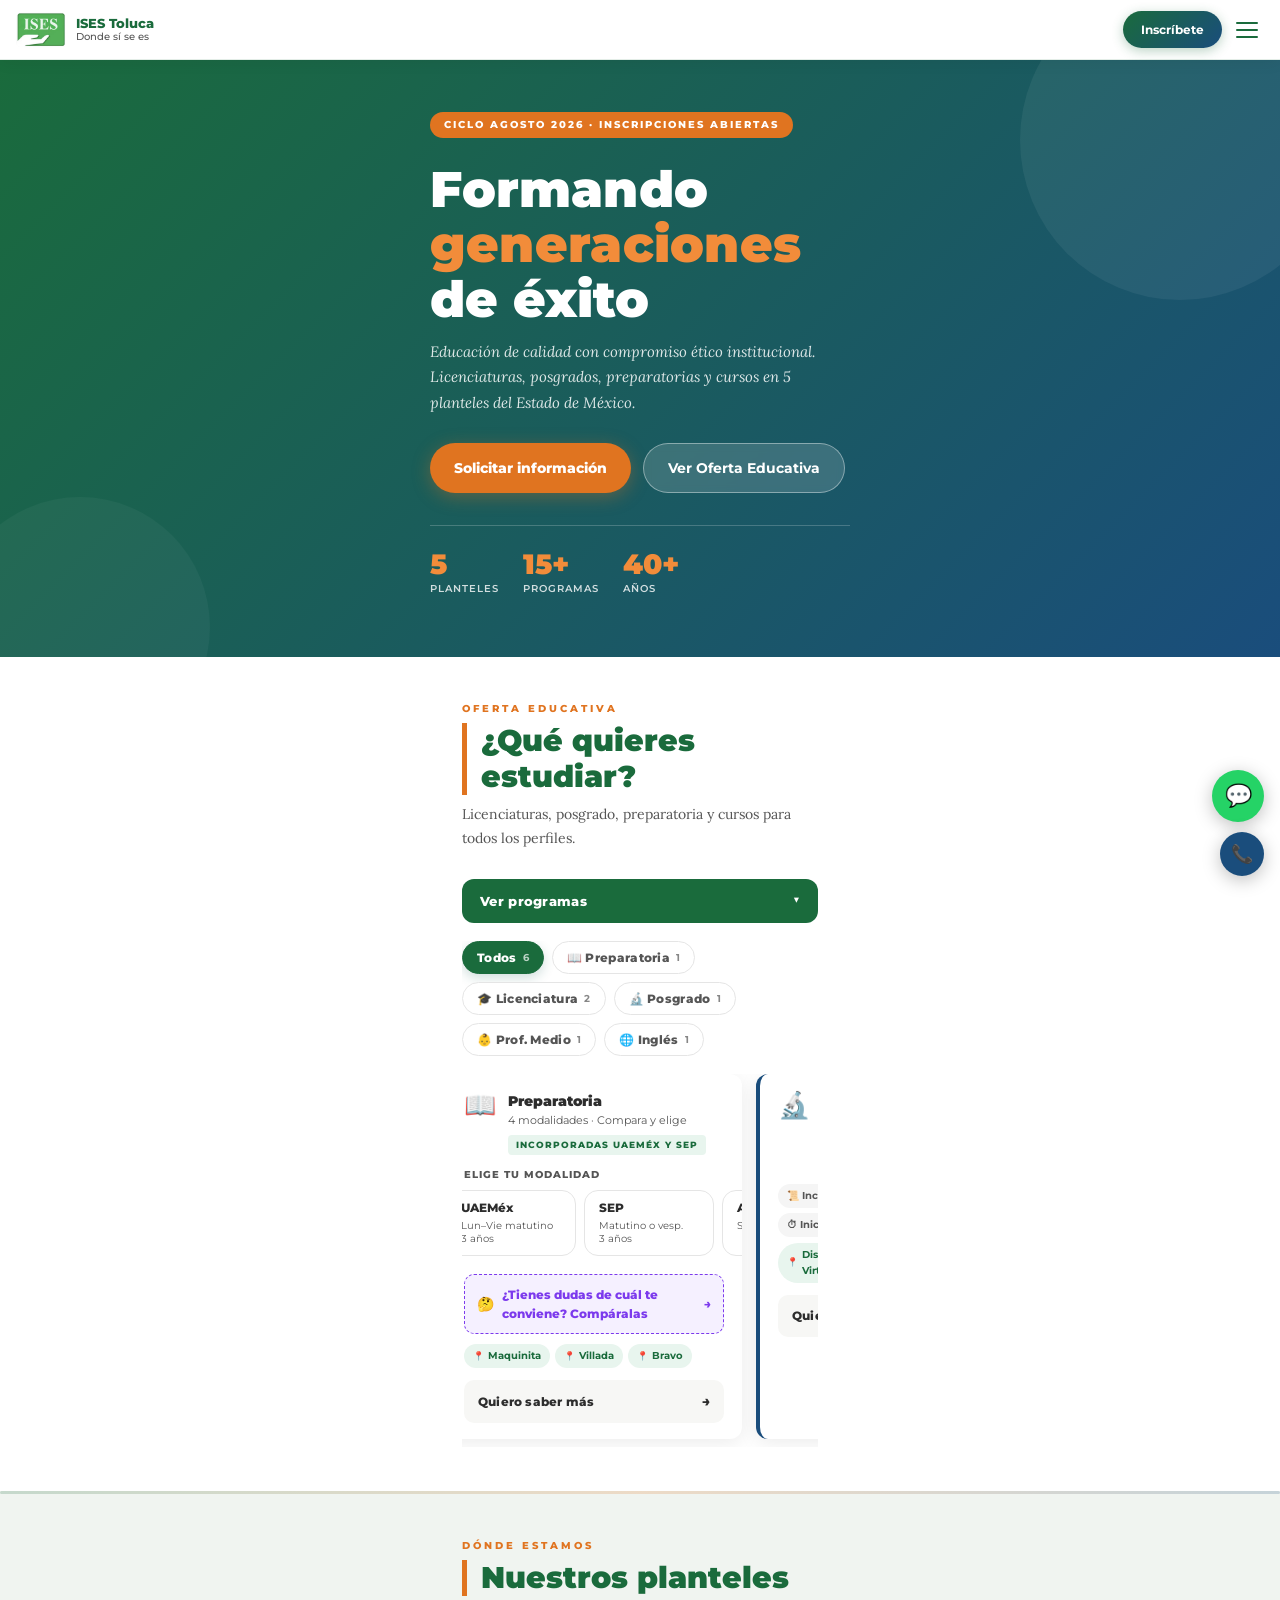
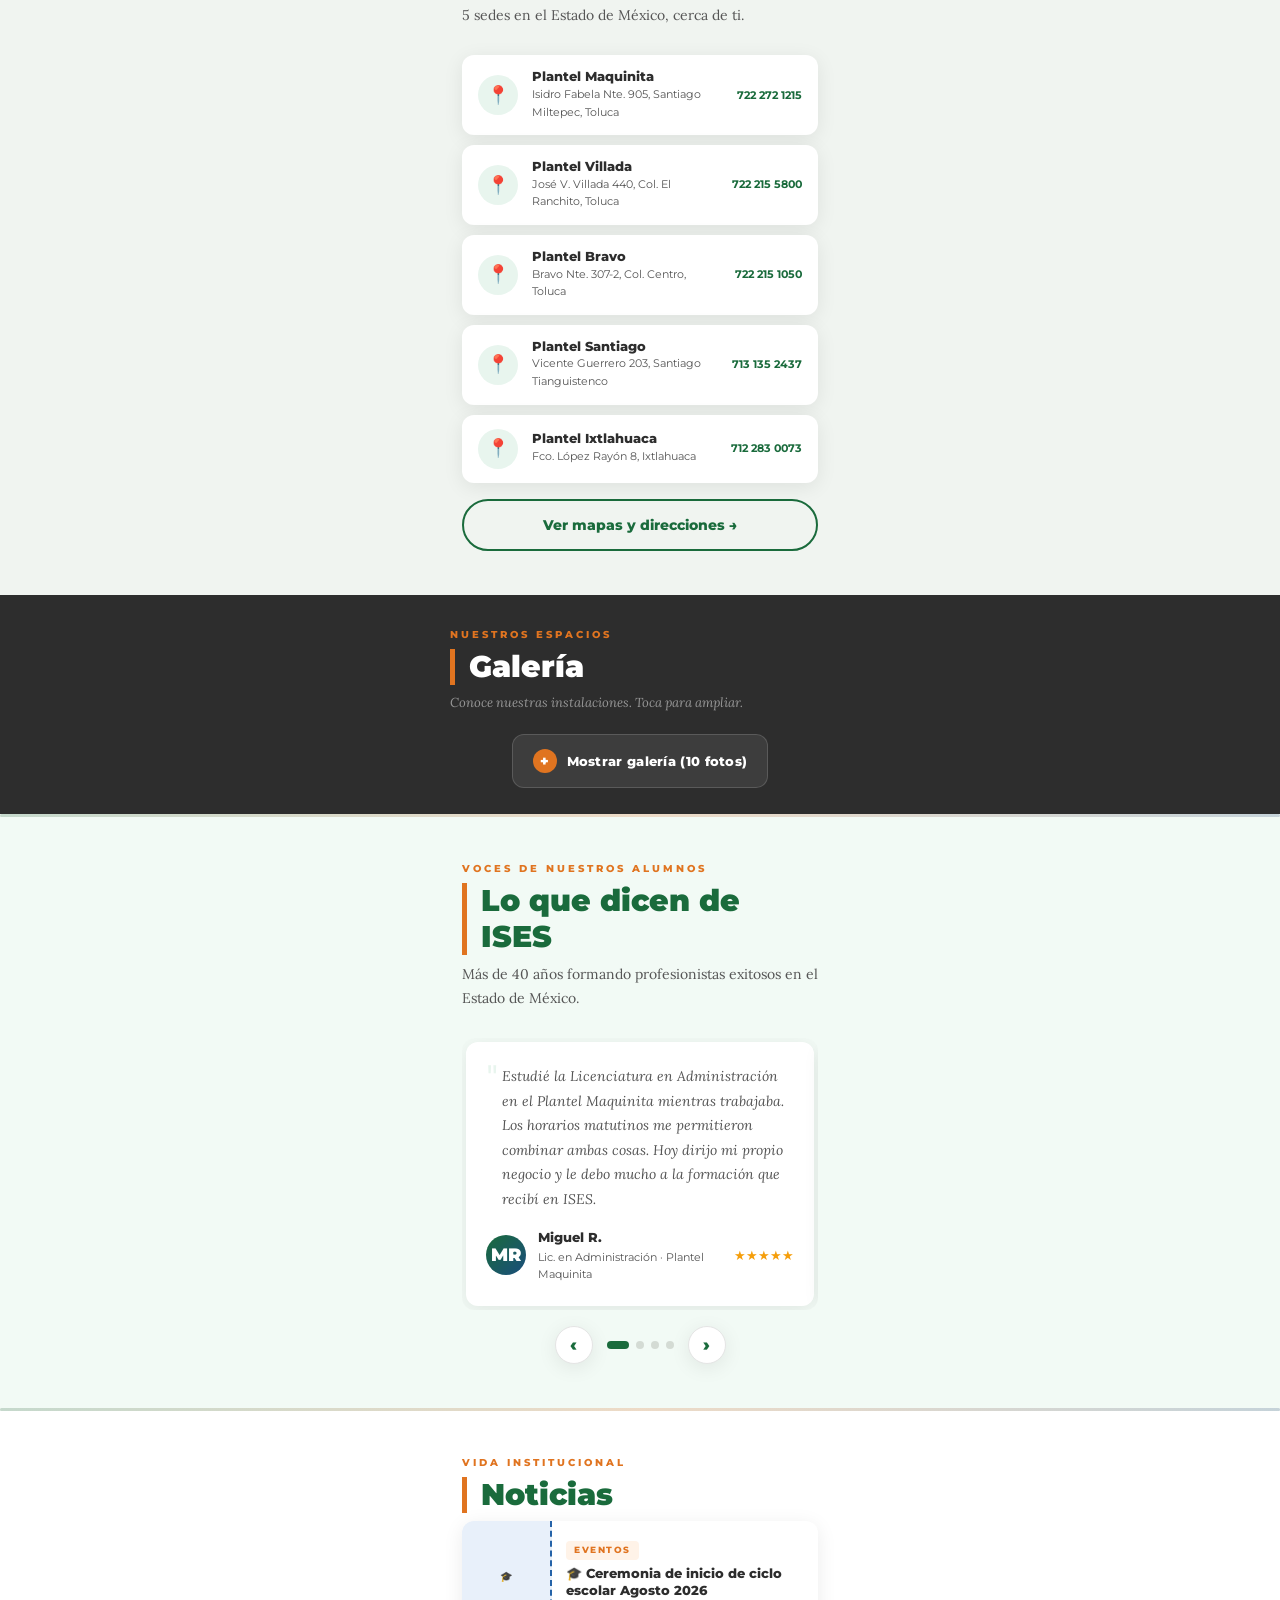
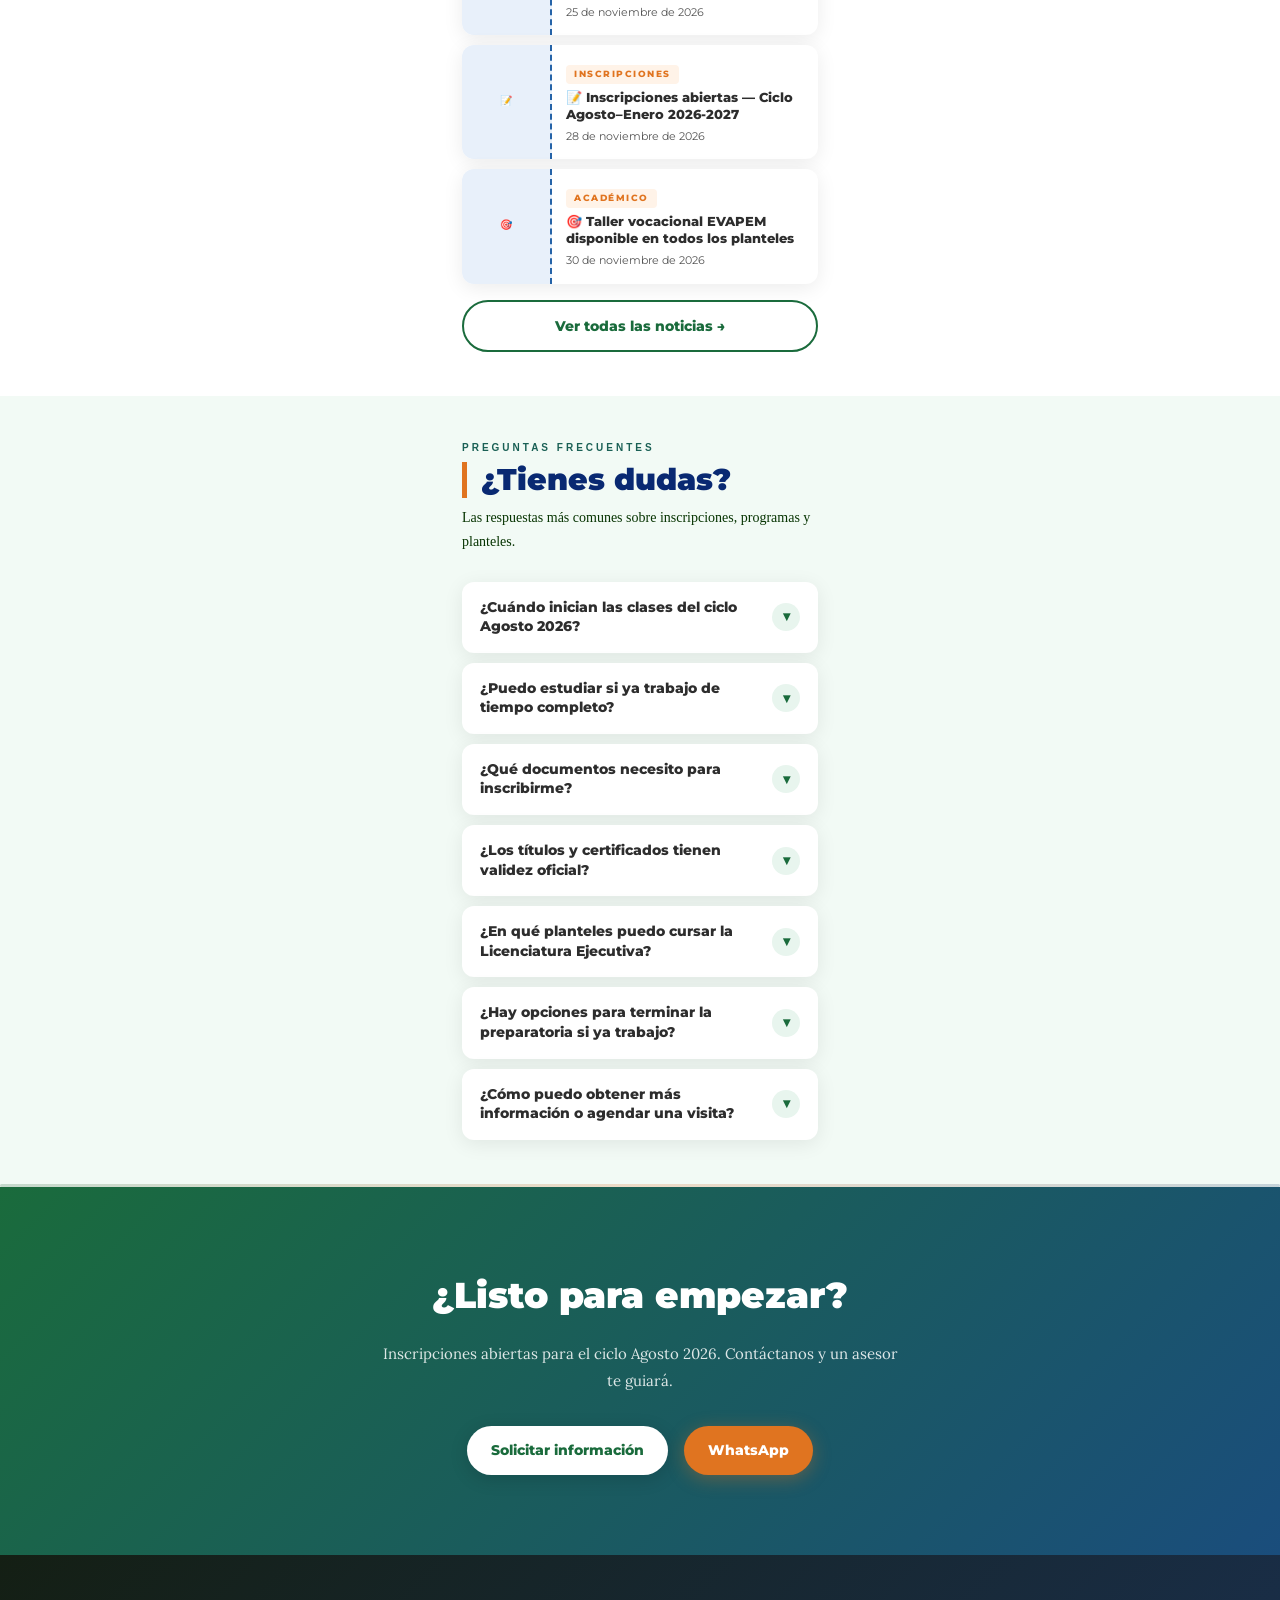
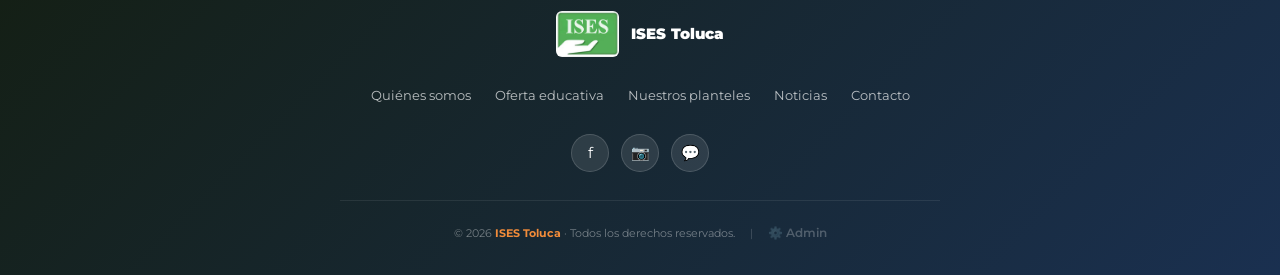
==== index.html @ ffe3079d "Add files via upload" ====
<!DOCTYPE html>
<html lang="es">
<head>
<meta charset="UTF-8">
<meta name="viewport" content="width=device-width, initial-scale=1.0">
<title>ISES Toluca</title>
<meta name="description" content="ISES Toluca ofrece licenciaturas, posgrados, preparatorias y cursos en 5 planteles del Estado de México. Inscripciones abiertas ciclo Agosto 2026.">
<link rel="stylesheet" href="shared.css">
<style>
.hero { background: var(--grad); color: #fff; padding: 52px 20px 60px; position: relative; overflow: hidden; min-height: 440px; display: flex; align-items: center; }
.hero::before { content:''; position:absolute; top:-80px; right:-60px; width:320px; height:320px; border-radius:50%; background:rgba(255,255,255,0.06); }
.hero::after { content:''; position:absolute; bottom:-100px; left:-50px; width:260px; height:260px; border-radius:50%; background:rgba(255,255,255,0.04); }
.hero-inner { position:relative; z-index:1; max-width:420px; margin:0 auto; width:100%; }
.hero-badge { display:inline-block; background:var(--naranja); color:#fff; font-size:10px; font-weight:800; letter-spacing:2px; text-transform:uppercase; padding:5px 14px; border-radius:20px; margin-bottom:16px; }
.hero h1 { font-size:clamp(28px,8vw,50px); font-weight:900; line-height:1.1; margin-bottom:12px; }
.hero h1 span { color:var(--naranja-med); }
.hero p { font-family:'Lora',serif; font-style:italic; font-size:15px; color:rgba(255,255,255,0.85); margin-bottom:28px; line-height:1.7; }
.hero-btns { display:flex; flex-wrap:wrap; gap:12px; margin-bottom:32px; }
.btn-secondary { background:rgba(255,255,255,0.15); color:#fff; border:1.5px solid rgba(255,255,255,0.4); border-radius:999px; padding:13px 24px; font-size:14px; font-weight:700; backdrop-filter:blur(4px); transition:.2s; }
.btn-secondary:hover { background:rgba(255,255,255,0.25); }
.hero-stats { display:flex; gap:24px; padding-top:24px; border-top:1px solid rgba(255,255,255,0.2); }
.hero-stat-num { font-size:28px; font-weight:900; color:var(--naranja-med); line-height:1; }
.hero-stat-lbl { font-size:10px; font-weight:600; opacity:.8; text-transform:uppercase; letter-spacing:1px; margin-top:3px; }

/* PROGRAMAS PREVIEW — TARJETAS COMPLETAS */
.section-full#programas {
  position: relative;
  background-image: url('fotos/hero-students.jpg');
  background-size: cover;
  background-position: center;
  background-attachment: fixed;
}
.section-full#programas::before {
  content: '';
  position: absolute;
  inset: 0;
  background: #fff;
  opacity: 0.92;
  z-index: 0;
}
.section-full#programas .section {
  position: relative;
  z-index: 1;
}
.programas-toggle {
  display:flex; align-items:center; justify-content:space-between; gap:12px;
  width:100%; max-width:420px; margin:0 auto 18px;
  padding:14px 18px; background:var(--verde); border:none; border-radius:var(--radio);
  color:#fff; font-size:13px; font-weight:800; letter-spacing:.3px;
  font-family:'Montserrat',sans-serif; cursor:pointer; transition:.2s;
  -webkit-tap-highlight-color:transparent;
}
.programas-toggle:hover { background:var(--verde-med); }
.programas-toggle-icon {
  display:inline-flex; align-items:center; justify-content:center;
  font-size:12px; font-weight:900; transition:transform .3s ease;
}
.programas-toggle[aria-expanded="true"] .programas-toggle-icon { transform:rotate(180deg); }

.programas-collapsible {
  max-height:0; overflow:hidden;
  transition:max-height .4s cubic-bezier(.4,0,.2,1), opacity .4s ease;
  opacity:0;
}
.programas-collapsible.open {
  max-height:2000px;
  opacity:1;
}

.prog-carousel-wrap {
  overflow-x:auto; scroll-snap-type:x mandatory;
  -webkit-overflow-scrolling:touch; margin:0 -20px; padding:0 20px;
}
.prog-preview-grid { display:flex; flex-direction:row; gap:14px; padding-bottom:8px; }

/* FILTRO POR NIVEL */
.nivel-filter { display:flex; flex-wrap:wrap; gap:8px; margin-bottom:18px; }
.nivel-chip {
  display:inline-flex; align-items:center; gap:6px;
  background:#fff; border:1.5px solid #e5e5e5; color:var(--gris-med);
  font-size:12px; font-weight:800; letter-spacing:.3px;
  padding:8px 14px; border-radius:999px; cursor:pointer;
  transition:.2s; -webkit-tap-highlight-color:transparent;
  font-family:'Montserrat',sans-serif;
}
.nivel-chip:hover { border-color:var(--verde); color:var(--verde); }
.nivel-chip.active { background:var(--verde); border-color:var(--verde); color:#fff; box-shadow:0 4px 12px rgba(26,96,85,.2); }
.nivel-chip-count { font-size:10px; opacity:.7; font-weight:700; }
.prog-preview-card.is-hidden { display:none !important; }

/* SABER MÁS botón */
.prog-saber-mas {
  display:flex; align-items:center; justify-content:space-between; gap:8px;
  margin-top:12px; padding:10px 14px;
  background:#f7f7f5; border-radius:10px;
  font-size:12px; font-weight:800; color:var(--gris-dark);
  letter-spacing:.2px; transition:.2s;
  font-family:'Montserrat',sans-serif;
}
.prog-saber-mas:hover { background:var(--verde); color:#fff; }
.prog-saber-mas .arrow { font-size:14px; transition:transform .2s; }
.prog-saber-mas:hover .arrow { transform:translateX(4px); }
.prog-preview-card.azul .prog-saber-mas:hover { background:var(--azul); }
.prog-preview-card.naranja .prog-saber-mas:hover { background:var(--naranja); }
.prog-preview-card.morado .prog-saber-mas:hover { background:#7c3aed; }

/* GALERÍA COLAPSABLE */
.galeria-toggle {
  display:flex; align-items:center; justify-content:center; gap:10px;
  max-width:420px; margin:0 auto 18px; padding:14px 20px;
  background:rgba(255,255,255,0.08); border:1px solid rgba(255,255,255,0.15);
  color:#fff; border-radius:var(--radio); cursor:pointer;
  font-size:13px; font-weight:800; letter-spacing:.3px;
  font-family:'Montserrat',sans-serif; transition:.2s;
  -webkit-tap-highlight-color:transparent;
}
.galeria-toggle:hover { background:rgba(255,255,255,0.14); }
.galeria-toggle-icon {
  display:inline-flex; align-items:center; justify-content:center;
  width:24px; height:24px; border-radius:50%;
  background:var(--naranja); color:#fff; font-size:14px; font-weight:900;
  transition:transform .3s ease;
}
.galeria-toggle.open .galeria-toggle-icon { transform:rotate(45deg); }
.galeria-collapsible {
  max-height:0; overflow:hidden;
  transition:max-height .5s cubic-bezier(.4,0,.2,1);
}
.galeria-collapsible.open { max-height:3000px; }
.prog-preview-card {
  background:#fff; border-radius:var(--radio); box-shadow:var(--sombra);
  padding:18px 18px 16px; transition:.2s; border-left:4px solid var(--verde);
  display:block; flex:0 0 min(100%, 300px); min-width:280px;
  scroll-snap-align:start; box-sizing:border-box;
}
.prog-preview-card:hover { transform:translateY(-3px); box-shadow:var(--sombra-hover); }
.prog-preview-card.azul { border-left-color:var(--azul); }
.prog-preview-card.naranja { border-left-color:var(--naranja); }
.prog-preview-card.morado { border-left-color:#7c3aed; }
.prog-preview-head { display:flex; align-items:flex-start; gap:12px; margin-bottom:10px; }
.prog-preview-icon { font-size:26px; flex-shrink:0; line-height:1; }
.prog-preview-titles { flex:1; min-width:0; }
.prog-preview-name { font-size:14px; font-weight:900; color:var(--gris-dark); line-height:1.3; }
.prog-preview-meta { font-size:11px; color:var(--gris-med); margin-top:2px; }
.prog-preview-rvoe { display:inline-block; font-size:9px; font-weight:800; letter-spacing:1px; text-transform:uppercase; padding:3px 8px; border-radius:4px; background:var(--verde-light); color:var(--verde); margin-top:5px; }
.prog-preview-rvoe.azul { background:var(--azul-light); color:var(--azul); }
.prog-preview-rvoe.naranja { background:var(--naranja-light); color:var(--naranja); }
.prog-preview-chips { display:flex; flex-wrap:wrap; gap:5px; margin-top:8px; }
.prog-preview-chip { display:inline-flex; align-items:center; gap:4px; background:#f5f5f5; color:var(--gris-med); font-size:10px; font-weight:700; padding:4px 9px; border-radius:999px; }
.prog-preview-chip.plantel { background:var(--verde-light); color:var(--verde); }
.prog-preview-chip.plantel::before { content:'📍'; font-size:9px; }

/* CHIPS DE OFERTA (sub-programas dentro de una tarjeta) */
.prog-offer-label { font-size:10px; font-weight:800; letter-spacing:1px; text-transform:uppercase; color:var(--gris-med); margin-top:12px; margin-bottom:7px; }
.prog-offer-gallery {
  display:flex; gap:8px; overflow-x:auto; padding-bottom:6px; margin:0 -18px; padding-left:18px; padding-right:18px;
  scroll-snap-type:x mandatory; -webkit-overflow-scrolling:touch;
}
.prog-offer-gallery::-webkit-scrollbar { height:4px; }
.prog-offer-gallery::-webkit-scrollbar-thumb { background:#e5e5e5; border-radius:4px; }
.prog-offer-chip {
  flex:0 0 auto; scroll-snap-align:start;
  background:#fff; border:1.5px solid #e5e5e5; border-radius:14px;
  padding:10px 14px; min-width:130px; transition:.2s; text-align:left;
}
.prog-offer-chip:hover { border-color:var(--verde); transform:translateY(-2px); box-shadow:0 4px 12px rgba(0,0,0,.06); }
.prog-offer-chip.morado:hover { border-color:#7c3aed; }
.prog-offer-chip.naranja:hover { border-color:var(--naranja); }
.prog-offer-chip-name { font-size:12px; font-weight:800; color:var(--gris-dark); line-height:1.2; }
.prog-offer-chip-meta { font-size:10px; color:var(--gris-med); margin-top:3px; line-height:1.3; }
.prog-offer-chip-badge { display:inline-block; font-size:8px; font-weight:800; letter-spacing:.5px; text-transform:uppercase; padding:2px 6px; border-radius:3px; background:var(--naranja-light); color:var(--naranja); margin-top:5px; }

.prog-help-btn {
  display:flex; align-items:center; gap:8px; margin-top:12px;
  background:#f5f0ff; color:#7c3aed; border:1.5px dashed #7c3aed;
  border-radius:10px; padding:10px 12px; font-size:12px; font-weight:800; transition:.2s;
}
.prog-help-btn:hover { background:#7c3aed; color:#fff; }
.prog-help-btn-icon { font-size:14px; }
.prog-help-btn-arrow { margin-left:auto; }
.prog-preview-more {
  background:var(--verde-light); border-radius:var(--radio); padding:14px;
  text-align:center; font-size:13px; font-weight:800; color:var(--verde);
  transition:.2s; display:block; flex:0 0 min(100%, 300px); min-width:280px;
  scroll-snap-align:start; box-sizing:border-box;
}
.prog-preview-more:hover { background:var(--verde); color:#fff; }

/* PLANTELES PREVIEW */
.plantel-list { display:flex; flex-direction:column; gap:10px; }
.plantel-item { background:#fff; border-radius:var(--radio); box-shadow:var(--sombra); padding:14px 16px; display:flex; align-items:center; gap:14px; transition:.2s; }
.plantel-item:hover { transform:translateX(4px); box-shadow:var(--sombra-hover); }
.plantel-dot { width:40px; height:40px; border-radius:50%; background:var(--verde-light); display:flex; align-items:center; justify-content:center; font-size:18px; flex-shrink:0; }
.plantel-name { font-size:13px; font-weight:800; color:var(--gris-dark); line-height:1.2; }
.plantel-addr { font-size:11px; color:var(--gris-med); margin-top:1px; }
.plantel-tel { margin-left:auto; font-size:11px; font-weight:700; color:var(--verde); white-space:nowrap; }

/* NOTICIAS PREVIEW */
.noticia-preview { background:#fff; border-radius:var(--radio); box-shadow:var(--sombra); overflow:hidden; display:flex; gap:0; }
.noticia-preview-img { width:90px; flex-shrink:0; background:var(--azul-light); display:flex; align-items:center; justify-content:center; font-family:'Courier New',monospace; font-size:10px; color:var(--azul); text-align:center; padding:8px; border-right:2px dashed var(--azul-med); }
.noticia-preview-body { padding:14px; }
.noticia-tag { display:inline-block; background:var(--naranja-light); color:var(--naranja); font-size:9px; font-weight:800; letter-spacing:1.5px; text-transform:uppercase; padding:2px 8px; border-radius:4px; margin-bottom:5px; }
.noticia-title { font-size:13px; font-weight:800; color:var(--gris-dark); line-height:1.35; margin-bottom:4px; }
.noticia-fecha { font-size:11px; color:var(--gris-med); }
.noticias-list { display:flex; flex-direction:column; gap:10px; }

/* CTA SECTION */
.cta-section { background:var(--grad); padding:80px 20px; text-align:center; }
.cta-inner { max-width:520px; margin:0 auto; }
.cta-section h2 { font-size:clamp(24px,5vw,36px); font-weight:900; color:#fff; margin-bottom:16px; }
.cta-section p { font-family:'Lora',serif; font-size:15px; color:rgba(255,255,255,0.85); margin-bottom:32px; line-height:1.8; }
.cta-btns { display:flex; flex-wrap:wrap; gap:16px; justify-content:center; }
.btn-white { background:#fff; color:var(--verde); border-radius:999px; padding:13px 24px; font-size:14px; font-weight:800; box-shadow:0 4px 18px rgba(0,0,0,0.15); transition:.2s; }
.btn-white:hover { transform:translateY(-2px); }

/* ── GALERÍA ── */
.galeria-section { background: var(--gris-dark); overflow: hidden; }
.galeria-grid { display: grid; grid-template-columns: 1fr 1fr; gap: 3px; }
.galeria-cell {
  aspect-ratio: 1/1; background: #2a2a2a;
  display: flex; align-items: center; justify-content: center;
  font-family: 'Courier New', monospace; font-size: 10px; color: rgba(255,255,255,0.35);
  text-align: center; padding: 0; position: relative; overflow: hidden;
  cursor: pointer; transition: .2s;
}
.galeria-cell:hover { opacity: .9; }
.galeria-cell img { width: 100%; height: 100%; object-fit: cover; position: absolute; inset: 0; }
.galeria-cell.tall { grid-row: span 2; aspect-ratio: auto; }
.galeria-cell.wide { grid-column: span 2; aspect-ratio: 16/7; }
.galeria-cell img { position: absolute; inset: 0; width: 100%; height: 100%; object-fit: cover; }
.galeria-cell-label {
  position: absolute; bottom: 0; left: 0; right: 0;
  background: linear-gradient(transparent, rgba(0,0,0,0.7));
  color: #fff; font-family: 'Montserrat', sans-serif; font-size: 11px; font-weight: 700;
  padding: 20px 10px 10px; pointer-events: none;
}
.galeria-placeholder {
  display: flex; flex-direction: column; align-items: center; gap: 6px;
  color: rgba(255,255,255,0.3);
}
.galeria-placeholder span { font-size: 22px; }
.galeria-placeholder p { font-size: 10px; font-family: 'Montserrat', sans-serif; font-weight: 600; letter-spacing: .5px; text-align: center; }

/* ── TESTIMONIOS ── */
/* ── TESTIMONIOS ── */
.testimonios-section { background: var(--verde-pale); }

/* Carousel */
.test-carousel { position: relative; }
.test-track-wrap { overflow: hidden; border-radius: var(--radio); }
.test-track {
  display: flex;
  transition: transform .45s cubic-bezier(.4,.0,.2,1);
  will-change: transform;
}
.test-slide { flex: 0 0 100%; min-width: 0; padding: 4px; box-sizing: border-box; }

.test-card {
  background: #fff; border-radius: var(--radio); box-shadow: var(--sombra);
  padding: 22px 20px; position: relative; transition: .2s;
  height: 100%; box-sizing: border-box;
}
.test-card:hover { box-shadow: var(--sombra-hover); transform: translateY(-2px); }

.test-controls {
  display: flex; align-items: center; justify-content: center;
  gap: 14px; margin-top: 16px;
}
.test-arrow {
  width: 38px; height: 38px; border-radius: 50%;
  background: #fff; border: 1px solid #e5e5e5;
  color: var(--verde); font-size: 18px; font-weight: 900;
  display: flex; align-items: center; justify-content: center;
  cursor: pointer; transition: .2s; box-shadow: var(--sombra);
  -webkit-tap-highlight-color: transparent;
}
.test-arrow:hover { background: var(--verde); color: #fff; border-color: var(--verde); transform: translateY(-1px); }
.test-arrow:active { transform: translateY(0); }
.test-dots { display: flex; gap: 7px; align-items: center; }
.test-dot {
  width: 8px; height: 8px; border-radius: 50%;
  background: #d4dbd4; border: none; padding: 0; cursor: pointer;
  transition: .25s;
}
.test-dot.active { background: var(--verde); width: 22px; border-radius: 4px; }
.test-quote {
  font-family: 'Lora', serif; font-style: italic; font-size: 14px; color: var(--gris-med);
  line-height: 1.75; margin-bottom: 16px; position: relative; padding-left: 16px;
}
.test-quote::before {
  content: '"'; position: absolute; left: 0; top: -4px;
  font-size: 36px; color: var(--verde-light); font-style: normal; line-height: 1;
}
.test-author { display: flex; align-items: center; gap: 12px; }
.test-avatar {
  width: 40px; height: 40px; border-radius: 50%; flex-shrink: 0;
  display: flex; align-items: center; justify-content: center;
  font-size: 18px; font-weight: 900; color: #fff;
}
.test-avatar.v { background: var(--grad); }
.test-avatar.n { background: linear-gradient(135deg, var(--naranja), #f28c3a); }
.test-avatar.a { background: linear-gradient(135deg, var(--azul), var(--azul-med)); }
.test-name { font-size: 13px; font-weight: 800; color: var(--gris-dark); }
.test-prog { font-size: 11px; color: var(--gris-med); margin-top: 1px; }
.test-stars { color: #f59e0b; font-size: 13px; margin-left: auto; }

/* ── ANIMACIONES SCROLL REVEAL ── */
.reveal {
  opacity: 0;
  transform: translateY(28px);
  transition: opacity .55s ease, transform .55s ease;
}
.reveal.visible {
  opacity: 1;
  transform: translateY(0);
}
.reveal-left {
  opacity: 0;
  transform: translateX(-28px);
  transition: opacity .55s ease, transform .55s ease;
}
.reveal-left.visible { opacity: 1; transform: translateX(0); }
.reveal-scale {
  opacity: 0;
  transform: scale(0.92);
  transition: opacity .5s ease, transform .5s ease;
}
.reveal-scale.visible { opacity: 1; transform: scale(1); }
.delay-1 { transition-delay: .08s; }
.delay-2 { transition-delay: .16s; }
.delay-3 { transition-delay: .24s; }
.delay-4 { transition-delay: .32s; }
.delay-5 { transition-delay: .40s; }

/* Contador animado */
.hero-stat-num { transition: opacity .4s; }

/* ── HERO ENTRANCE (al cargar) ── */
.hero-inner > * { transition: opacity .7s cubic-bezier(.2,.7,.2,1), transform .7s cubic-bezier(.2,.7,.2,1); }
.hero-inner.is-hidden > * { opacity: 0; transform: translateY(26px); }
.hero-inner .hero-badge { transition-delay: .05s; }
.hero-inner h1          { transition-delay: .16s; }
.hero-inner p           { transition-delay: .30s; }
.hero-inner .hero-btns  { transition-delay: .44s; }
.hero-inner .hero-stats { transition-delay: .58s; }

/* Brillo que cruza el badge */
.hero-badge { position: relative; overflow: hidden; }
.hero-badge::after {
  content:''; position:absolute; top:0; left:-60%; width:50%; height:100%;
  background: linear-gradient(100deg, transparent, rgba(255,255,255,.55), transparent);
  transform: skewX(-18deg);
  animation: badgeSheen 4.5s ease-in-out 1.2s infinite;
}
@keyframes badgeSheen { 0%,72%,100% { left:-60%; } 84% { left:130%; } }

/* Círculos decorativos del hero flotando */
@keyframes floatBlob {
  0%,100% { transform: translate(0,0) scale(1); }
  50%     { transform: translate(-16px,20px) scale(1.06); }
}
.hero::before { animation: floatBlob 9s ease-in-out infinite; }
.hero::after  { animation: floatBlob 12s ease-in-out infinite reverse; }

@media (prefers-reduced-motion: reduce) {
  .hero-inner.is-hidden > *, .hero::before, .hero::after,
  .hero-badge::after, .isela-avatar { animation: none; transition: none; opacity: 1; transform: none; }
}

/* ── FAQ ── */
.faq-section { background: var(--verde-pale); }
.faq-list { display: flex; flex-direction: column; gap: 10px; }
.faq-item {
  background: #fff;
  border-radius: var(--radio);
  box-shadow: var(--sombra);
  overflow: hidden;
  transition: box-shadow .2s;
}
.faq-item.open { box-shadow: var(--sombra-hover); }
.faq-q {
  width: 100%; display: flex; align-items: center; justify-content: space-between;
  gap: 12px; padding: 16px 18px;
  background: none; border: none; text-align: left;
  font-family: inherit; font-size: 14px; font-weight: 800; color: var(--gris-dark);
  cursor: pointer; transition: .15s; line-height: 1.4;
}
.faq-q:hover { background: var(--verde-pale); }
.faq-item.open .faq-q { color: var(--verde); }
.faq-chevron {
  width: 28px; height: 28px; border-radius: 50%; background: var(--verde-light);
  display: flex; align-items: center; justify-content: center;
  font-size: 14px; flex-shrink: 0; transition: transform .3s ease;
  color: var(--verde);
}
.faq-item.open .faq-chevron { transform: rotate(180deg); background: var(--verde); color: #fff; }
.faq-a {
  max-height: 0; overflow: hidden;
  transition: max-height .35s ease, padding .25s ease;
  font-size: 13.5px; color: var(--gris-med); line-height: 1.75;
  font-family: 'Lora', serif; padding: 0 18px;
}
.faq-item.open .faq-a { max-height: 400px; padding: 0 18px 18px; }
.faq-a strong { color: var(--verde); font-style: normal; }

</style>
</head>
<body class="page-body">

<!-- NAV -->
<nav class="nav">
  <a href="index.html" class="nav-logo">
    <img src="logo-ises.png" alt="ISES">
    <div class="nav-logo-text">ISES Toluca <span>Donde sí se es</span></div>
  </a>
  <div class="nav-actions">
    <a href="contacto.html" class="nav-cta">Inscríbete</a>
    <button class="nav-menu-btn" id="menuBtn"><span></span><span></span><span></span></button>
  </div>
</nav>
<div class="nav-drawer" id="navDrawer">
  <a href="index.html" class="active" onclick="closeMenu()"><span class="nav-icon">🏠</span> Inicio</a>
  <a href="nosotros.html" onclick="closeMenu()"><span class="nav-icon">🎓</span> Quiénes somos</a>
  <a href="oferta.html" onclick="closeMenu()"><span class="nav-icon">📚</span> Oferta educativa</a>
  <a href="prepas.html" onclick="closeMenu()"><span class="nav-icon">📖</span> Preparatoria — Compara</a>
  <a href="planteles.html" onclick="closeMenu()"><span class="nav-icon">📍</span> Nuestros planteles</a>
  <a href="faq.html" onclick="closeMenu()"><span class="nav-icon">❓</span> Preguntas frecuentes</a>
  <a href="contacto.html" onclick="closeMenu()"><span class="nav-icon">✉️</span> Contacto</a>

</div>

<!-- HERO -->
<section class="hero">
  <div class="hero-inner is-hidden">
    <div class="hero-badge">Ciclo Agosto 2026 · Inscripciones abiertas</div>
    <h1>Formando <span>generaciones</span> de éxito</h1>
    <p>Educación de calidad con compromiso ético institucional. Licenciaturas, posgrados, preparatorias y cursos en 5 planteles del Estado de México.</p>
    <div class="hero-btns">
      <a href="contacto.html" class="btn btn-primary">Solicitar información</a>
      <a href="#programas" class="btn-secondary btn">Ver Oferta Educativa</a>
    </div>
    <div class="hero-stats">
      <div class="hero-stat"><div class="hero-stat-num">5</div><div class="hero-stat-lbl">Planteles</div></div>
      <div class="hero-stat"><div class="hero-stat-num">15+</div><div class="hero-stat-lbl">Programas</div></div>
      <div class="hero-stat"><div class="hero-stat-num">40+</div><div class="hero-stat-lbl">Años</div></div>
    </div>
  </div>
</section>



<!-- PROGRAMAS PREVIEW (FIRST FOLD) -->
<section class="section-full" id="programas">
  <div class="section">
    <p class="section-label reveal">Oferta Educativa</p>
    <h2 class="section-title reveal">¿Qué quieres estudiar?</h2>
    <p class="section-sub reveal">Licenciaturas, posgrado, preparatoria y cursos para todos los perfiles.</p>

    <button class="programas-toggle" id="programasToggle" type="button" aria-expanded="true" aria-controls="programasCollapsible">
      <span class="programas-toggle-label">Ver programas</span>
      <span class="programas-toggle-icon">▲</span>
    </button>

    <div class="programas-collapsible open" id="programasCollapsible">
      <div class="nivel-filter reveal" id="nivelFilter" role="tablist" aria-label="Filtrar por nivel educativo">
        <button class="nivel-chip active" data-nivel="todos" type="button">Todos <span class="nivel-chip-count">6</span></button>
        <button class="nivel-chip" data-nivel="preparatoria" type="button">📖 Preparatoria</button>
        <button class="nivel-chip" data-nivel="licenciatura" type="button">🎓 Licenciatura</button>
        <button class="nivel-chip" data-nivel="posgrado" type="button">🔬 Posgrado</button>
        <button class="nivel-chip" data-nivel="profesional" type="button">👶 Prof. Medio</button>
        <button class="nivel-chip" data-nivel="curso" type="button">🌐 Inglés</button>
      </div>

      <div class="prog-carousel-wrap">
        <div class="prog-preview-grid" id="progGrid">

      <div class="prog-preview-card morado reveal" data-nivel="preparatoria">
        <a href="prepas.html" style="display:block;">
          <div class="prog-preview-head">
            <div class="prog-preview-icon">📖</div>
            <div class="prog-preview-titles">
              <div class="prog-preview-name">Preparatoria</div>
              <div class="prog-preview-meta">4 modalidades · Compara y elige</div>
              <span class="prog-preview-rvoe">Incorporadas UAEMéx y SEP</span>
            </div>
          </div>
        </a>
        <div class="prog-offer-label">Elige tu modalidad</div>
        <div class="prog-offer-gallery">
          <a href="prepas.html#uaemex" class="prog-offer-chip morado">
            <div class="prog-offer-chip-name">UAEMéx</div>
            <div class="prog-offer-chip-meta">Lun–Vie matutino<br>3 años</div>
          </a>
          <a href="prepas.html#sep" class="prog-offer-chip morado">
            <div class="prog-offer-chip-name">SEP</div>
            <div class="prog-offer-chip-meta">Matutino o vesp.<br>3 años</div>
          </a>
          <a href="prepas.html#abierta" class="prog-offer-chip morado">
            <div class="prog-offer-chip-name">Abierta SEP</div>
            <div class="prog-offer-chip-meta">Sábados · sin límite de edad</div>
          </a>
          <a href="prepas.html#ceneval" class="prog-offer-chip morado">
            <div class="prog-offer-chip-name">CENEVAL</div>
            <div class="prog-offer-chip-meta">10 sesiones<br>Certificación rápida</div>
          </a>
        </div>
        <a href="prepas.html" class="prog-help-btn">
          <span class="prog-help-btn-icon">🤔</span>
          <span>¿Tienes dudas de cuál te conviene? Compáralas</span>
          <span class="prog-help-btn-arrow">→</span>
        </a>
        <div class="prog-preview-chips" style="margin-top:10px;">
          <span class="prog-preview-chip plantel">Maquinita</span>
          <span class="prog-preview-chip plantel">Villada</span>
          <span class="prog-preview-chip plantel">Bravo</span>
        </div>
        <a href="prepas.html" class="prog-saber-mas"><span>Quiero saber más</span><span class="arrow">→</span></a>
      </div>

      <a href="oferta.html#posgrado" class="prog-preview-card azul reveal" data-nivel="posgrado">
        <div class="prog-preview-head">
          <div class="prog-preview-icon">🔬</div>
          <div class="prog-preview-titles">
            <div class="prog-preview-name">Maestría en Docencia en Educación Media Superior</div>
            <div class="prog-preview-meta">Posgrado · 22 meses · 100% Virtual</div>
            <span class="prog-preview-rvoe azul">RVOE SEP 20130146</span>
          </div>
        </div>
        <div class="prog-preview-chips">
          <span class="prog-preview-chip">📜 Incluye titulación</span>
          <span class="prog-preview-chip">🎁 34% de beca</span>
          <span class="prog-preview-chip">⏱ Inicio: 8 sep</span>
        </div>
        <div class="prog-preview-chips" style="margin-top:6px;">
          <span class="prog-preview-chip plantel">Disponible desde los 5 planteles · 100% Virtual</span>
        </div>
        <span class="prog-saber-mas"><span>Quiero saber más</span><span class="arrow">→</span></span>
      </a>

      <div class="prog-preview-card reveal delay-1" data-nivel="licenciatura">
        <a href="oferta.html#licenciaturas" style="display:block;">
          <div class="prog-preview-head">
            <div class="prog-preview-icon">🎓</div>
            <div class="prog-preview-titles">
              <div class="prog-preview-name">Licenciaturas Escolarizadas</div>
              <div class="prog-preview-meta">4½ años · Lun–Vie matutino</div>
              <span class="prog-preview-rvoe">UAEMéx 216, 217 · RVOE SEP</span>
            </div>
          </div>
        </a>
        <div class="prog-offer-label">Carreras</div>
        <div class="prog-offer-gallery">
          <a href="oferta.html#licenciaturas" class="prog-offer-chip">
            <div class="prog-offer-chip-name">Administración</div>
            <div class="prog-offer-chip-meta">Incorporada UAEMéx</div>
          </a>
          <a href="oferta.html#licenciaturas" class="prog-offer-chip">
            <div class="prog-offer-chip-name">Contaduría</div>
            <div class="prog-offer-chip-meta">Incorporada UAEMéx</div>
          </a>
          <a href="oferta.html#licenciaturas" class="prog-offer-chip">
            <div class="prog-offer-chip-name">Psicología</div>
            <div class="prog-offer-chip-meta">Incorporada UAEMéx</div>
          </a>
          <a href="oferta.html#licenciaturas" class="prog-offer-chip">
            <div class="prog-offer-chip-name">Pedagogía</div>
            <div class="prog-offer-chip-meta">Incorporada UAEMéx</div>
          </a>
          <a href="oferta.html#licenciaturas" class="prog-offer-chip">
            <div class="prog-offer-chip-name">Derecho</div>
            <div class="prog-offer-chip-meta">Incorporada SEP<br>(RVOE SEP)</div>
          </a>
        </div>
        <div class="prog-preview-chips" style="margin-top:10px;">
          <span class="prog-preview-chip plantel">Maquinita</span>
          <span class="prog-preview-chip plantel">Villada</span>
        </div>
        <a href="oferta.html#licenciaturas" class="prog-saber-mas"><span>Quiero saber más</span><span class="arrow">→</span></a>
      </div>

      <div class="prog-preview-card naranja reveal delay-2" data-nivel="licenciatura">
        <a href="oferta.html#ejecutivas" style="display:block;">
          <div class="prog-preview-head">
            <div class="prog-preview-icon">💼</div>
            <div class="prog-preview-titles">
              <div class="prog-preview-name">Licenciaturas Ejecutivas (Sabatinas)</div>
              <div class="prog-preview-meta">38 meses · Sábados 8:00–18:00</div>
              <span class="prog-preview-rvoe naranja">Incorporadas UAEMéx · RVOE SEP</span>
            </div>
          </div>
        </a>
        <div class="prog-offer-label">Carreras</div>
        <div class="prog-offer-gallery">
          <a href="oferta.html#ejecutivas" class="prog-offer-chip naranja">
            <div class="prog-offer-chip-name">Administración</div>
            <div class="prog-offer-chip-meta">Sabatina</div>
          </a>
          <a href="oferta.html#ejecutivas" class="prog-offer-chip naranja">
            <div class="prog-offer-chip-name">Psicología</div>
            <div class="prog-offer-chip-meta">Sabatina</div>
          </a>
          <a href="oferta.html#ejecutivas" class="prog-offer-chip naranja">
            <div class="prog-offer-chip-name">Pedagogía</div>
            <div class="prog-offer-chip-meta">Sabatina</div>
          </a>
          <a href="oferta.html#ejecutivas" class="prog-offer-chip naranja">
            <div class="prog-offer-chip-name">Recursos Humanos</div>
            <div class="prog-offer-chip-meta">Sabatina</div>
          </a>
        </div>
        <div class="prog-preview-chips" style="margin-top:10px;">
          <span class="prog-preview-chip plantel">Maquinita</span>
          <span class="prog-preview-chip plantel">Villada</span>
          <span class="prog-preview-chip plantel">Santiago</span>
          <span class="prog-preview-chip plantel">Ixtlahuaca</span>
        </div>
        <a href="oferta.html#ejecutivas" class="prog-saber-mas"><span>Quiero saber más</span><span class="arrow">→</span></a>
      </div>

      <a href="oferta.html#tab-brav" class="prog-preview-card naranja reveal delay-4" data-nivel="profesional">
        <div class="prog-preview-head">
          <div class="prog-preview-icon">👶</div>
          <div class="prog-preview-titles">
            <div class="prog-preview-name">Profesional Medio en Educación Preescolar</div>
            <div class="prog-preview-meta">2 años · Lun–Vie 9:00–12:30 · Obtiene Título</div>
            <span class="prog-preview-rvoe naranja">Incorporada SEP</span>
          </div>
        </div>
        <div class="prog-preview-chips">
          <span class="prog-preview-chip">📜 Título oficial</span>
          <span class="prog-preview-chip">⏱ Solo 2 años</span>
          <span class="prog-preview-chip">⏰ Inicio: 1 sep</span>
        </div>
        <div class="prog-preview-chips" style="margin-top:6px;">
          <span class="prog-preview-chip plantel">Bravo</span>
        </div>
        <span class="prog-saber-mas"><span>Quiero saber más</span><span class="arrow">→</span></span>
      </a>

      <div class="prog-preview-card reveal" data-nivel="curso">
        <a href="oferta.html#tab-maq" style="display:block;">
          <div class="prog-preview-head">
            <div class="prog-preview-icon">🌐</div>
            <div class="prog-preview-titles">
              <div class="prog-preview-name">Cursos de Inglés</div>
              <div class="prog-preview-meta">Sáb 9:00–14:00 · Constancia oficial</div>
              <span class="prog-preview-rvoe">Metodología CELe UAEMéx</span>
            </div>
          </div>
        </a>
        <div class="prog-offer-label">Elige tu nivel</div>
        <div class="prog-offer-gallery">
          <a href="oferta.html#tab-maq" class="prog-offer-chip">
            <div class="prog-offer-chip-name">Inglés desde 0</div>
            <div class="prog-offer-chip-meta">Propedéutico<br>Desde 15 años · sin base previa</div>
            <span class="prog-offer-chip-badge">Nuevo</span>
          </a>
          <a href="oferta.html#tab-maq" class="prog-offer-chip">
            <div class="prog-offer-chip-name">CELe Niños</div>
            <div class="prog-offer-chip-meta">Grupos por edad</div>
          </a>
          <a href="oferta.html#tab-maq" class="prog-offer-chip">
            <div class="prog-offer-chip-name">CELe Adolescentes</div>
            <div class="prog-offer-chip-meta">Niveles A1–B2</div>
          </a>
          <a href="oferta.html#tab-maq" class="prog-offer-chip">
            <div class="prog-offer-chip-name">CELe Adultos</div>
            <div class="prog-offer-chip-meta">5 habilidades</div>
          </a>
        </div>
        <div class="prog-preview-chips" style="margin-top:10px;">
          <span class="prog-preview-chip plantel">Maquinita</span>
          <span class="prog-preview-chip plantel">Villada</span>
        </div>
        <a href="oferta.html#tab-maq" class="prog-saber-mas"><span>Quiero saber más</span><span class="arrow">→</span></a>
      </div>

      <a href="oferta.html" class="prog-preview-more">Ver toda la Oferta Educativa →</a>
      </div>
    </div>
  </div>
</section>

<div class="sep"></div>

<!-- PLANTELES -->
<section class="section">
  <p class="section-label reveal">Dónde estamos</p>
  <h2 class="section-title reveal">Nuestros planteles</h2>
  <p class="section-sub reveal">5 sedes en el Estado de México, cerca de ti.</p>
  <div class="plantel-list">
    <a href="planteles.html#maquinita" class="plantel-item reveal-left">
      <div class="plantel-dot">📍</div>
      <div><div class="plantel-name">Plantel Maquinita</div><div class="plantel-addr">Isidro Fabela Nte. 905, Santiago Miltepec, Toluca</div></div>
      <div class="plantel-tel">722 272 1215</div>
    </a>
    <a href="planteles.html#villada" class="plantel-item reveal-left delay-1">
      <div class="plantel-dot">📍</div>
      <div><div class="plantel-name">Plantel Villada</div><div class="plantel-addr">José V. Villada 440, Col. El Ranchito, Toluca</div></div>
      <div class="plantel-tel">722 215 5800</div>
    </a>
    <a href="planteles.html#bravo" class="plantel-item reveal-left delay-2">
      <div class="plantel-dot">📍</div>
      <div><div class="plantel-name">Plantel Bravo</div><div class="plantel-addr">Bravo Nte. 307-2, Col. Centro, Toluca</div></div>
      <div class="plantel-tel">722 215 1050</div>
    </a>
    <a href="planteles.html#santiago" class="plantel-item reveal-left delay-3">
      <div class="plantel-dot">📍</div>
      <div><div class="plantel-name">Plantel Santiago</div><div class="plantel-addr">Vicente Guerrero 203, Santiago Tianguistenco</div></div>
      <div class="plantel-tel">713 135 2437</div>
    </a>
    <a href="planteles.html#ixtlahuaca" class="plantel-item reveal-left delay-4">
      <div class="plantel-dot">📍</div>
      <div><div class="plantel-name">Plantel Ixtlahuaca</div><div class="plantel-addr">Fco. López Rayón 8, Ixtlahuaca</div></div>
      <div class="plantel-tel">712 283 0073</div>
    </a>
  </div>
  <div style="margin-top:16px;"><a href="planteles.html" class="btn btn-outline btn-block">Ver mapas y direcciones →</a></div>
</section>

<!-- GALERÍA -->
<section class="galeria-section">
  <div style="max-width:420px;margin:0 auto;padding:32px 20px 8px;">
    <p class="section-label reveal" style="color:var(--naranja);">Nuestros espacios</p>
    <h2 class="section-title reveal" style="color:#fff;border-left-color:var(--naranja);">Galería</h2>
    <p style="font-size:13px;color:rgba(255,255,255,0.5);margin-bottom:20px;font-family:'Lora',serif;font-style:italic;">Conoce nuestras instalaciones. Toca para ampliar.</p>
    <button class="galeria-toggle" id="galeriaToggle" type="button" aria-expanded="false" aria-controls="galeriaCollapsible">
      <span class="galeria-toggle-icon">+</span>
      <span id="galeriaToggleLabel">Mostrar galería (10 fotos)</span>
    </button>
  </div>
  <div class="galeria-collapsible" id="galeriaCollapsible">
  <div class="galeria-grid" style="max-width:420px;margin:0 auto;">
    <div class="galeria-cell tall">
      <img src="fotos/maq-fachada.jpg" alt="Plantel Maquinita">
      <div class="galeria-cell-label">Plantel Maquinita</div>
    </div>
    <div class="galeria-cell">
      <img src="fotos/maq-aula.jpg" alt="Aulas modernas">
      <div class="galeria-cell-label">Aulas modernas</div>
    </div>
    <div class="galeria-cell">
      <img src="fotos/maq-biblioteca.jpg" alt="Biblioteca">
      <div class="galeria-cell-label">Biblioteca</div>
    </div>
    <div class="galeria-cell wide">
      <img src="fotos/maq-auditorio.jpg" alt="Auditorio">
      <div class="galeria-cell-label">Auditorio</div>
    </div>
    <div class="galeria-cell">
      <img src="fotos/maq-laboratorio.jpg" alt="Laboratorio">
      <div class="galeria-cell-label">Laboratorio</div>
    </div>
    <div class="galeria-cell">
      <img src="fotos/bravo-sala-computo.jpg" alt="Centro de cómputo">
      <div class="galeria-cell-label">Centro de cómputo</div>
    </div>
    <div class="galeria-cell wide">
      <img src="fotos/villada-entrada.jpg" alt="Plantel Villada">
      <div class="galeria-cell-label">Plantel Villada</div>
    </div>
    <div class="galeria-cell">
      <img src="fotos/maq-patio.jpg" alt="Patio y áreas comunes">
      <div class="galeria-cell-label">Áreas comunes</div>
    </div>
    <div class="galeria-cell">
      <img src="fotos/villada-laboratorio.jpg" alt="Laboratorio">
      <div class="galeria-cell-label">Espacios académicos</div>
    </div>
  </div>
  <div style="text-align:center;padding:20px 20px 32px;">
    <p style="font-size:11px;color:rgba(255,255,255,0.3);">Las fotos se agregarán próximamente · Contáctanos para más información</p>
  </div>
  </div>
</section>

<div class="sep"></div>

<!-- TESTIMONIOS -->
<section class="testimonios-section section-full">
  <div class="section">
    <p class="section-label reveal">Voces de nuestros alumnos</p>
    <h2 class="section-title reveal">Lo que dicen de ISES</h2>
    <p class="section-sub reveal">Más de 40 años formando profesionistas exitosos en el Estado de México.</p>

    <div class="test-carousel reveal" id="testCarousel">
      <div class="test-track-wrap">
        <div class="test-track" id="testTrack">

          <div class="test-slide">
            <div class="test-card">
              <div class="test-quote">Estudié la Licenciatura en Administración en el Plantel Maquinita mientras trabajaba. Los horarios matutinos me permitieron combinar ambas cosas. Hoy dirijo mi propio negocio y le debo mucho a la formación que recibí en ISES.</div>
              <div class="test-author">
                <div class="test-avatar v">MR</div>
                <div><div class="test-name">Miguel R.</div><div class="test-prog">Lic. en Administración · Plantel Maquinita</div></div>
                <div class="test-stars">★★★★★</div>
              </div>
            </div>
          </div>

          <div class="test-slide">
            <div class="test-card">
              <div class="test-quote">La Licenciatura Ejecutiva en Psicología fue perfecta para mí. Solo los sábados, con maestros excelentes y grupos pequeños. En 38 meses logré titularme sin dejar mi trabajo en el sector salud.</div>
              <div class="test-author">
                <div class="test-avatar n">AL</div>
                <div><div class="test-name">Ana L.</div><div class="test-prog">Lic. Ejecutiva en Psicología · Plantel Villada</div></div>
                <div class="test-stars">★★★★★</div>
              </div>
            </div>
          </div>

          <div class="test-slide">
            <div class="test-card">
              <div class="test-quote">Hice la Preparatoria Abierta en el Plantel Bravo a los 32 años. Sin límite de edad, a mi ritmo y con clase real. Fue la mejor decisión que tomé. Ahora estoy estudiando una licenciatura.</div>
              <div class="test-author">
                <div class="test-avatar a">JM</div>
                <div><div class="test-name">Jorge M.</div><div class="test-prog">Preparatoria Abierta · Plantel Bravo</div></div>
                <div class="test-stars">★★★★★</div>
              </div>
            </div>
          </div>

          <div class="test-slide">
            <div class="test-card">
              <div class="test-quote">La Maestría en Docencia es 100% en línea con horario flexible. Puedo estudiar desde casa, los profesores son muy preparados y el programa incluye la titulación. Totalmente recomendable para docentes que quieren crecer.</div>
              <div class="test-author">
                <div class="test-avatar v">CP</div>
                <div><div class="test-name">Carmen P.</div><div class="test-prog">Maestría en Docencia · Plantel Villada</div></div>
                <div class="test-stars">★★★★★</div>
              </div>
            </div>
          </div>

        </div>
      </div>

      <div class="test-controls">
        <button class="test-arrow" id="testPrev" aria-label="Anterior">‹</button>
        <div class="test-dots" id="testDots"></div>
        <button class="test-arrow" id="testNext" aria-label="Siguiente">›</button>
      </div>
    </div>
  </div>
</section>

<script>
// PROGRAMAS TOGGLE
(function(){
  var toggle = document.getElementById('programasToggle');
  var collapsible = document.getElementById('programasCollapsible');
  
  if(toggle && collapsible){
    toggle.addEventListener('click', function(){
      var isOpen = toggle.getAttribute('aria-expanded') === 'true';
      toggle.setAttribute('aria-expanded', !isOpen);
      collapsible.classList.toggle('open');
    });
  }
})();

(function(){
  var track = document.getElementById('testTrack');
  if(!track) return;
  var slides = track.querySelectorAll('.test-slide');
  var total = slides.length;
  var idx = 0;
  var dotsWrap = document.getElementById('testDots');
  var prevBtn = document.getElementById('testPrev');
  var nextBtn = document.getElementById('testNext');
  var autoplay;

  // build dots
  for(var i=0;i<total;i++){
    var d = document.createElement('button');
    d.className = 'test-dot' + (i===0?' active':'');
    d.setAttribute('aria-label','Ir a reseña '+(i+1));
    (function(n){ d.addEventListener('click', function(){ go(n); reset(); }); })(i);
    dotsWrap.appendChild(d);
  }

  function go(n){
    idx = (n + total) % total;
    track.style.transform = 'translateX(-' + (idx*100) + '%)';
    var dots = dotsWrap.querySelectorAll('.test-dot');
    for(var i=0;i<dots.length;i++) dots[i].classList.toggle('active', i===idx);
  }
  function next(){ go(idx+1); }
  function prev(){ go(idx-1); }
  function reset(){ clearInterval(autoplay); autoplay = setInterval(next, 6000); }

  nextBtn.addEventListener('click', function(){ next(); reset(); });
  prevBtn.addEventListener('click', function(){ prev(); reset(); });

  // touch swipe
  var sx=0, dx=0, dragging=false;
  track.addEventListener('touchstart', function(e){ sx = e.touches[0].clientX; dx=0; dragging=true; }, {passive:true});
  track.addEventListener('touchmove',  function(e){ if(dragging) dx = e.touches[0].clientX - sx; }, {passive:true});
  track.addEventListener('touchend',   function(){
    if(!dragging) return; dragging=false;
    if(Math.abs(dx) > 40){ if(dx<0) next(); else prev(); reset(); }
  });

  // pause on hover
  var carousel = document.getElementById('testCarousel');
  carousel.addEventListener('mouseenter', function(){ clearInterval(autoplay); });
  carousel.addEventListener('mouseleave', reset);

  reset();
})();
</script>

<div class="sep"></div>

<!-- NOTICIAS -->
<section class="section-full">
  <div class="section">
    <p class="section-label reveal">Vida institucional</p>
    <h2 class="section-title reveal">Noticias</h2>
    <div class="noticias-list">
      <div id="noticiasPreview" class="noticias-list"></div>
    </div>
    <div style="margin-top:16px;"><a href="noticias.html" class="btn btn-outline btn-block">Ver todas las noticias →</a></div>
  </div>
</section>

<!-- FAQ -->
<section class="faq-section section-full" id="faq">
  <div class="section">
    <p class="section-label reveal" style="font-family: sans-serif; color: rgb(26, 96, 85)">Preguntas frecuentes</p>
    <h2 class="section-title reveal" style="color: rgb(9, 41, 114)">¿Tienes dudas?</h2>
    <p class="section-sub reveal" style="color: rgb(7, 52, 2); font-family: Lato">Las respuestas más comunes sobre inscripciones, programas y planteles.</p>
    <div class="faq-list">

      <div class="faq-item reveal">
        <button class="faq-q" onclick="toggleFaq(this)">
          ¿Cuándo inician las clases del ciclo Agosto 2026?
          <span class="faq-chevron">▾</span>
        </button>
        <div class="faq-a">Las clases del ciclo Agosto 2026 inician el <strong>lunes 4 de agosto de 2026</strong> para licenciaturas y preparatoria UAEMéx. Las licenciaturas ejecutivas y preparatoria SEP inician el <strong>sábado 30 de agosto</strong>. La maestría inicia el <strong>8 de septiembre</strong>.</div>
      </div>

      <div class="faq-item reveal delay-1">
        <button class="faq-q" onclick="toggleFaq(this)">
          ¿Puedo estudiar si ya trabajo de tiempo completo?
          <span class="faq-chevron">▾</span>
        </button>
        <div class="faq-a">¡Sí! Las <strong>Licenciaturas Ejecutivas</strong> están diseñadas exactamente para eso: se cursan <strong>solo los sábados de 8:00 a 18:00 hrs</strong> y duran 38 meses. Además, tus prácticas profesionales se liberan con tu empleo actual. La <strong>Maestría en Docencia</strong> es 100% virtual con horario flexible.</div>
      </div>

      <div class="faq-item reveal delay-2">
        <button class="faq-q" onclick="toggleFaq(this)">
          ¿Qué documentos necesito para inscribirme?
          <span class="faq-chevron">▾</span>
        </button>
        <div class="faq-a">Los documentos generales son: <strong>Acta de nacimiento certificada</strong>, <strong>CURP</strong>, <strong>Certificado del nivel anterior</strong> (secundaria o bachillerato según el programa) y <strong>4 fotografías infantil recientes en blanco y negro</strong>. Algunos programas requieren también certificado médico con tipo de sangre. Contáctanos para la lista exacta de tu programa.</div>
      </div>

      <div class="faq-item reveal delay-3">
        <button class="faq-q" onclick="toggleFaq(this)">
          ¿Los títulos y certificados tienen validez oficial?
          <span class="faq-chevron">▾</span>
        </button>
        <div class="faq-a">Sí. ISES está <strong>incorporado a la UAEMéx</strong> (Universidad Autónoma del Estado de México) y a la <strong>SEP</strong>. Todos los títulos, certificados y grados tienen validez oficial en todo el país y son reconocidos por instituciones públicas y privadas.</div>
      </div>

      <div class="faq-item reveal delay-4">
        <button class="faq-q" onclick="toggleFaq(this)">
          ¿En qué planteles puedo cursar la Licenciatura Ejecutiva?
          <span class="faq-chevron">▾</span>
        </button>
        <div class="faq-a"><strong>Plantel Maquinita:</strong> Administración y Derecho.<br><strong>Plantel Villada:</strong> Psicología, Pedagogía y Recursos Humanos.<br>Todas inician el sábado 30 de agosto de 2026 con horario de 8:00 a 18:00 hrs.</div>
      </div>

      <div class="faq-item reveal">
        <button class="faq-q" onclick="toggleFaq(this)">
          ¿Hay opciones para terminar la preparatoria si ya trabajo?
          <span class="faq-chevron">▾</span>
        </button>
        <div class="faq-a">Sí, tenemos dos opciones ideales: <strong>Preparatoria Abierta SEP</strong> (Plantel Bravo, sábados 8–16 hrs, sin límite de edad) donde tú decides el ritmo, y el <strong>Curso de Preparación CENEVAL</strong> (Plantel Villada, 10 sesiones en sábados y domingos) para obtener tu certificado rápidamente.</div>
      </div>

      <div class="faq-item reveal delay-1">
        <button class="faq-q" onclick="toggleFaq(this)">
          ¿Cómo puedo obtener más información o agendar una visita?
          <span class="faq-chevron">▾</span>
        </button>
        <div class="faq-a">Puedes contactarnos por <strong>WhatsApp al +52 722 675 3239</strong>, llamar directamente al plantel de tu preferencia, o llenar el formulario en nuestra página de <a href="contacto.html" style="color:var(--verde);font-weight:700;">Contacto</a>. Un asesor te responderá a la brevedad. También puedes usar <strong>ISELA</strong>, nuestra asistente de inteligencia artificial, para orientación vocacional personalizada.</div>
      </div>

    </div>


  </div>
</section>

<div class="sep"></div>

<!-- CTA -->
<div class="cta-section">
  <div class="cta-inner reveal-scale">
    <h2>¿Listo para empezar?</h2>
    <p>Inscripciones abiertas para el ciclo Agosto 2026. Contáctanos y un asesor te guiará.</p>
    <div class="cta-btns">
      <a href="contacto.html" class="btn-white">Solicitar información</a>
      <a href="https://wa.me/527226753239?text=Hola%20quiero%20informaci%C3%B3n%20sobre%20ISES%20Toluca" target="_blank" rel="noopener" class="btn btn-primary">WhatsApp</a>
    </div>
  </div>
</div>

<!-- FOOTER -->
<footer>
  <div class="footer-inner">
    <div class="footer-logo"><img src="logo-ises.png" alt="ISES"><div class="footer-logo-text">ISES Toluca</div></div>

    <div class="footer-nav">
      <a href="nosotros.html">Quiénes somos</a>
      <a href="oferta.html">Oferta educativa</a>
      <a href="planteles.html">Nuestros planteles</a>
      <a href="noticias.html">Noticias</a>
      <a href="contacto.html">Contacto</a>
    </div>
    <div class="footer-socials">
      <a href="#" class="footer-social">f</a>
      <a href="#" class="footer-social">📷</a>
      <a href="https://wa.me/527226753239" target="_blank" rel="noopener" class="footer-social">💬</a>
    </div>
    <div class="footer-copy">© 2026 <strong>ISES Toluca</strong> · Todos los derechos reservados. <span style="margin-left:12px; opacity:0.5;">|</span> <a href="#" onclick="document.getElementById('adminModal').style.display='flex'; return false;" style="margin-left:12px; font-size:12px; opacity:0.6; text-decoration:none; cursor:pointer; font-weight:600;">⚙️ Admin</a></div>
  </div>
</footer>

<!-- Modal Admin -->
<div id="adminModal" style="display:none; position:fixed; inset:0; background:rgba(0,0,0,0.5); z-index:9999; align-items:center; justify-content:center;">
  <div style="background:white; border-radius:12px; padding:40px; max-width:400px; width:90%; box-shadow:0 10px 40px rgba(0,0,0,0.3);">
    <h2 style="margin:0 0 20px 0; font-size:20px; font-weight:900; text-align:center;">Panel de Administración</h2>
    <p style="margin:0 0 24px 0; font-size:13px; color:#666; text-align:center;">Ingresa la contraseña para acceder</p>
    <input id="adminPassword" type="password" placeholder="Contraseña" style="width:100%; padding:12px; border:2px solid #e0e0e0; border-radius:6px; font-size:14px; box-sizing:border-box; margin-bottom:16px;">
    <button onclick="checkAdminPassword()" style="width:100%; padding:12px; background:#2a6fdb; color:white; border:none; border-radius:6px; font-size:14px; font-weight:800; cursor:pointer; margin-bottom:8px;">Acceder</button>
    <button onclick="document.getElementById('adminModal').style.display='none'" style="width:100%; padding:12px; background:#f0f4f0; color:#2a2a2a; border:none; border-radius:6px; font-size:14px; font-weight:700; cursor:pointer;">Cerrar</button>
  </div>
</div>

<script>
function checkAdminPassword() {
  const password = document.getElementById('adminPassword').value;
  // Contraseña: 'ises2026'
  if (password === 'ises2026') {
    sessionStorage.setItem('adminAuth', 'true');
    window.location.href = 'admin.html';
  } else {
    alert('Contraseña incorrecta');
    document.getElementById('adminPassword').value = '';
  }
}
document.getElementById('adminPassword').addEventListener('keypress', function(e) {
  if (e.key === 'Enter') checkAdminPassword();
});
</script>

<!-- FABs -->
<div class="fab-group">
  <div class="fab-wrap"><span class="fab-label">WhatsApp</span><a href="https://wa.me/527226753239" target="_blank" rel="noopener" class="fab fab-wa">💬</a></div>
  <div class="fab-wrap"><span class="fab-label">Llamar</span><a href="tel:7222721215" class="fab fab-sm fab-call">📞</a></div>
</div>

<script>
// ── NAV ──
const menuBtn = document.getElementById('menuBtn');
const navDrawer = document.getElementById('navDrawer');
menuBtn.addEventListener('click', () => { menuBtn.classList.toggle('open'); navDrawer.classList.toggle('open'); });
function closeMenu() { menuBtn.classList.remove('open'); navDrawer.classList.remove('open'); }
document.addEventListener('click', e => { if (!menuBtn.contains(e.target) && !navDrawer.contains(e.target)) closeMenu(); });

// ── HERO ENTRANCE ──
const heroInner = document.querySelector('.hero-inner');
if (heroInner) requestAnimationFrame(() => requestAnimationFrame(() => heroInner.classList.remove('is-hidden')));

// ── SCROLL REVEAL ──
const revealEls = document.querySelectorAll('.reveal, .reveal-left, .reveal-scale');
const revealObserver = new IntersectionObserver((entries) => {
  entries.forEach(entry => {
    if (entry.isIntersecting) {
      entry.target.classList.add('visible');
      revealObserver.unobserve(entry.target);
    }
  });
}, { threshold: 0.12, rootMargin: '0px 0px -40px 0px' });
revealEls.forEach(el => revealObserver.observe(el));

// ── CONTADORES HERO ──
function animateCounter(el, target, suffix) {
  let start = 0;
  const duration = 1200;
  const step = (timestamp) => {
    if (!start) start = timestamp;
    const progress = Math.min((timestamp - start) / duration, 1);
    const ease = 1 - Math.pow(1 - progress, 3);
    el.textContent = Math.floor(ease * target) + suffix;
    if (progress < 1) requestAnimationFrame(step);
  };
  requestAnimationFrame(step);
}
const statObserver = new IntersectionObserver((entries) => {
  entries.forEach(entry => {
    if (entry.isIntersecting) {
      const nums = entry.target.querySelectorAll('.hero-stat-num');
      const targets = [5, 15, 40];
      const suffixes = ['', '+', '+'];
      // Mostrar 0 mientras el bloque entra, y arrancar el conteo cuando ya es visible
      nums.forEach((el, i) => { el.textContent = '0' + suffixes[i]; });
      setTimeout(() => {
        nums.forEach((el, i) => animateCounter(el, targets[i], suffixes[i]));
      }, 750);
      statObserver.unobserve(entry.target);
    }
  });
}, { threshold: 0.3 });
const heroStats = document.querySelector('.hero-stats');
if (heroStats) statObserver.observe(heroStats);

// ── NOTICIAS HOME ──
function renderizarNoticiasHome() {
  const noticias = JSON.parse(localStorage.getItem('noticias')) || [];
  const hoy = new Date().toISOString().split('T')[0];
  const container = document.getElementById('noticiasPreview');
  
  if (!container) return;
  
  // Filtrar noticias activas (no ocultas, dentro del rango de fechas)
  const noticiasFiltradas = noticias.filter(noticia => {
    if (noticia.oculta) return false;
    if (noticia.fechaInicio && noticia.fechaInicio > hoy) return false;
    if (noticia.fechaFin && noticia.fechaFin < hoy) return false;
    return true;
  }).slice(0, 3); // Solo las 3 primeras

  if (noticiasFiltradas.length === 0) {
    container.innerHTML = '<p style="text-align:center; color:#999; padding:20px; grid-column:1/-1;">No hay noticias en este momento.</p>';
    return;
  }

  // Mapear etiquetas
  const mapaEtiquetas = {
    'Inscripciones': 'inscripcion',
    'Eventos': 'evento',
    'Noticias': '',
    'Becas': 'evento',
    'Programas': 'academico',
    'Promoción activa': 'evento',
    'Académico': 'academico',
    'Otro': ''
  };
  
  container.innerHTML = '';
  noticiasFiltradas.forEach(noticia => {
    const fecha = new Date(noticia.fechaCreacion).toLocaleDateString('es-ES', {
      year: 'numeric',
      month: 'long',
      day: 'numeric'
    });
    
    const tagClass = mapaEtiquetas[noticia.etiqueta] || '';
    const div = document.createElement('div');
    div.className = 'noticia-preview';
    
    const imagenHTML = noticia.imagen ? `<img src="${noticia.imagen}" alt="" style="width:100%; height:100%; object-fit:cover;">` : `<span>${noticia.emoji || '📰'}</span>`;
    
    div.innerHTML = `
      <div class="noticia-preview-img" style="background:${noticia.imagen ? 'transparent' : 'var(--azul-light)'};">
        ${imagenHTML}
      </div>
      <div class="noticia-preview-body">
        ${noticia.etiqueta ? `<span class="noticia-tag ${tagClass}">${noticia.etiqueta}</span>` : ''}
        <h3 class="noticia-title">${noticia.emoji ? noticia.emoji + ' ' : ''}${noticia.titulo}</h3>
        <div class="noticia-fecha">${fecha}</div>
      </div>
    `;
    container.appendChild(div);
  });
}

document.addEventListener('DOMContentLoaded', () => {
  renderizarNoticiasHome();
  
  // Limpiar noticias viejas y crear noticias placeholder
  localStorage.removeItem('noticias');
  
  const hoy = new Date();
  const noticiasDefault = [
    {
      emoji: '🎓',
      titulo: 'Ceremonia de inicio de ciclo escolar Agosto 2026',
      etiqueta: 'Eventos',
      resumen: 'Te invitamos a la ceremonia oficial de inicio del ciclo escolar Agosto 2026. Será un evento especial donde conocerás a tus maestros, compañeros y nuestras instalaciones.',
      imagen: '',
      oculta: false,
      fechaInicio: '2026-06-01',
      fechaFin: '2026-12-31',
      fechaCreacion: new Date(hoy.getTime() - 10*24*60*60*1000).toISOString()
    },
    {
      emoji: '📝',
      titulo: 'Inscripciones abiertas — Ciclo Agosto–Enero 2026-2027',
      etiqueta: 'Inscripciones',
      resumen: '¡Las inscripciones ya están abiertas! Puedes inscribirte en cualquiera de nuestros programas: preparatoria, licenciaturas, licenciaturas ejecutivas, posgrado.',
      imagen: '',
      oculta: false,
      fechaInicio: '2026-06-01',
      fechaFin: '2026-12-31',
      fechaCreacion: new Date(hoy.getTime() - 7*24*60*60*1000).toISOString()
    },
    {
      emoji: '🎯',
      titulo: 'Taller vocacional EVAPEM disponible en todos los planteles',
      etiqueta: 'Académico',
      resumen: 'ISES Toluca pone a disposición de estudiantes de secundaria el taller vocacional EVAPEM, una herramienta diseñada para ayudarte a identificar tus intereses y aptitudes.',
      imagen: '',
      oculta: false,
      fechaInicio: '2026-06-01',
      fechaFin: '2026-12-31',
      fechaCreacion: new Date(hoy.getTime() - 5*24*60*60*1000).toISOString()
    },
    {
      emoji: '🏆',
      titulo: 'Estudiantes de ISES ganan competencia estatal de emprendimiento',
      etiqueta: 'Noticias',
      resumen: 'Con orgullo comunicamos que nuestros estudiantes de la Licenciatura en Administración obtuvieron el primer lugar en la Competencia Estatal de Emprendimiento 2026.',
      imagen: '',
      oculta: false,
      fechaInicio: '2026-06-01',
      fechaFin: '2026-12-31',
      fechaCreacion: new Date(hoy.getTime() - 3*24*60*60*1000).toISOString()
    }
  ];
  
  localStorage.setItem('noticias', JSON.stringify(noticiasDefault));
  renderizarNoticiasHome();
});

// ── FAQ ACORDEÓN ──
function toggleFaq(btn) {
  const item = btn.closest('.faq-item');
  const isOpen = item.classList.contains('open');
  // Cerrar todos
  document.querySelectorAll('.faq-item.open').forEach(el => el.classList.remove('open'));
  // Abrir el actual si estaba cerrado
  if (!isOpen) item.classList.add('open');
}

// ── PLANTEL HOVER HIGHLIGHT ──
document.querySelectorAll('.plantel-item').forEach(item => {
  item.addEventListener('mouseenter', () => {
    item.style.borderLeft = '4px solid var(--verde)';
    item.style.paddingLeft = '12px';
  });
  item.addEventListener('mouseleave', () => {
    item.style.borderLeft = '';
    item.style.paddingLeft = '';
  });
});
</script>
<script>
(function(){
  // FILTRO POR NIVEL
  var filter = document.getElementById('nivelFilter');
  var grid = document.getElementById('progGrid');
  if(filter && grid){
    var chips = filter.querySelectorAll('.nivel-chip');
    var cards = grid.querySelectorAll('.prog-preview-card');

    // contar por nivel
    var counts = { todos: cards.length };
    cards.forEach(function(c){
      var n = c.getAttribute('data-nivel') || 'otro';
      counts[n] = (counts[n]||0) + 1;
    });
    chips.forEach(function(ch){
      var n = ch.getAttribute('data-nivel');
      var span = ch.querySelector('.nivel-chip-count');
      if(!span && counts[n]){
        span = document.createElement('span');
        span.className = 'nivel-chip-count';
        ch.appendChild(document.createTextNode(' '));
        ch.appendChild(span);
      }
      if(span) span.textContent = counts[n] || 0;
    });

    chips.forEach(function(ch){
      ch.addEventListener('click', function(){
        var nivel = ch.getAttribute('data-nivel');
        chips.forEach(function(c){ c.classList.toggle('active', c===ch); });
        cards.forEach(function(card){
          var match = (nivel==='todos') || (card.getAttribute('data-nivel')===nivel);
          card.classList.toggle('is-hidden', !match);
        });
      });
    });
  }

  // GALERÍA COLAPSABLE
  var gToggle = document.getElementById('galeriaToggle');
  var gPanel = document.getElementById('galeriaCollapsible');
  var gLabel = document.getElementById('galeriaToggleLabel');
  if(gToggle && gPanel){
    gToggle.addEventListener('click', function(){
      var open = gPanel.classList.toggle('open');
      gToggle.classList.toggle('open', open);
      gToggle.setAttribute('aria-expanded', open ? 'true' : 'false');
      if(gLabel) gLabel.textContent = open ? 'Ocultar galería' : 'Mostrar galería (10 fotos)';
    });
  }
})();
</script>

</body>
</html>
---- shared.css ----
/* ── ISES TOLUCA — SHARED STYLES ── */
@import url('https://fonts.googleapis.com/css2?family=Montserrat:wght@400;500;600;700;800;900&family=Lora:ital,wght@0,400;0,600;1,400&display=swap');

:root {
  --verde:        #1a6b3c;
  --verde-med:    #25914f;
  --verde-light:  #e8f5ee;
  --verde-pale:   #f2faf5;
  --azul:         #1a4d7c;
  --azul-med:     #2563a8;
  --azul-light:   #e8f0fa;
  --naranja:      #e07420;
  --naranja-med:  #f28c3a;
  --naranja-light:#fff3e8;
  --gris-dark:    #2d2d2d;
  --gris-med:     #555;
  --gris-light:   #f5f5f5;
  --blanco:       #ffffff;
  --sombra:       0 4px 20px rgba(0,0,0,0.08);
  --sombra-hover: 0 8px 32px rgba(0,0,0,0.14);
  --radio:        12px;
  --grad:         linear-gradient(135deg, var(--verde) 0%, var(--azul) 100%);
}

*, *::before, *::after { box-sizing: border-box; margin: 0; padding: 0; }
html { scroll-behavior: smooth; }
body { font-family: 'Montserrat', sans-serif; background: #f0f4f0; color: var(--gris-dark); line-height: 1.6; }
img { max-width: 100%; display: block; }
a { color: inherit; text-decoration: none; }
button { cursor: pointer; font-family: inherit; }

/* ── NAV ── */
.nav {
  position: fixed; top: 0; left: 0; right: 0; z-index: 1000;
  background: rgba(255,255,255,0.96); backdrop-filter: blur(12px);
  border-bottom: 1px solid rgba(26,107,60,0.12);
  padding: 0 16px; height: 60px;
  display: flex; align-items: center; justify-content: space-between;
  box-shadow: 0 2px 16px rgba(0,0,0,0.06);
}
.nav-logo { display: flex; align-items: center; gap: 10px; }
.nav-logo img { height: 36px; border-radius: 6px; }
.nav-logo-text { font-size: 13px; font-weight: 800; color: var(--verde); line-height: 1.2; }
.nav-logo-text span { display: block; font-size: 10px; font-weight: 500; color: var(--gris-med); }
.nav-actions { display: flex; align-items: center; gap: 8px; }
.nav-cta {
  background: var(--grad); color: #fff; border: none; border-radius: 999px;
  padding: 9px 18px; font-size: 12px; font-weight: 700;
  box-shadow: 0 3px 12px rgba(26,107,60,0.3); transition: .2s;
}
.nav-cta:hover { transform: translateY(-1px); }
.nav-menu-btn { background: none; border: none; padding: 6px; display: flex; flex-direction: column; gap: 5px; }
.nav-menu-btn span { display: block; width: 22px; height: 2px; background: var(--verde); border-radius: 2px; transition: .3s; }
.nav-menu-btn.open span:nth-child(1) { transform: translateY(7px) rotate(45deg); }
.nav-menu-btn.open span:nth-child(2) { opacity: 0; }
.nav-menu-btn.open span:nth-child(3) { transform: translateY(-7px) rotate(-45deg); }
.nav-drawer {
  position: fixed; top: 60px; left: 0; right: 0; bottom: 0; z-index: 999;
  background: rgba(255,255,255,0.98);
  transform: translateX(100%); transition: transform .3s ease;
  padding: 24px 20px; display: flex; flex-direction: column; gap: 4px;
  overflow-y: auto;
}
.nav-drawer.open { transform: translateX(0); }
.nav-drawer a {
  padding: 13px 16px; border-radius: var(--radio);
  font-size: 14px; font-weight: 700; color: var(--gris-dark);
  border-bottom: 1px solid #f0f0f0; transition: .15s; display: flex; align-items: center; gap: 10px;
}
.nav-drawer a:hover, .nav-drawer a.active { background: var(--verde-light); color: var(--verde); }
.nav-drawer a .nav-icon { font-size: 18px; width: 28px; text-align: center; }
.nav-isela-link {
  margin-top: 12px; background: linear-gradient(135deg, #7c3aed, #2563a8);
  color: #fff !important; border-radius: var(--radio) !important; border-bottom: none !important;
}

/* ── PAGE BODY PAD ── */
.page-body { padding-top: 60px; }

/* ── SECTION BASE ── */
.section { padding: 44px 20px; max-width: 420px; margin: 0 auto; }
.section-full { background: #fff; }
.section-full .section { padding-top: 44px; }
.section-label { font-size: 10px; font-weight: 800; letter-spacing: 3px; text-transform: uppercase; color: var(--naranja); margin-bottom: 6px; }
.section-title { font-size: clamp(22px, 5vw, 30px); font-weight: 900; color: var(--verde); margin-bottom: 8px; border-left: 5px solid var(--naranja); padding-left: 14px; line-height: 1.2; }
.section-sub { font-size: 14px; color: var(--gris-med); font-family: 'Lora', serif; margin-bottom: 28px; line-height: 1.7; }

/* ── SEP ── */
.sep { height: 3px; background: linear-gradient(90deg, var(--verde), var(--naranja), var(--azul)); opacity: .2; border-radius: 3px; }

/* ── BUTTONS ── */
.btn { display: inline-flex; align-items: center; gap: 8px; border: none; border-radius: 999px; padding: 13px 24px; font-size: 14px; font-weight: 800; transition: .2s; cursor: pointer; }
.btn-primary { background: var(--naranja); color: #fff; box-shadow: 0 4px 18px rgba(224,116,32,0.35); }
.btn-primary:hover { transform: translateY(-2px); box-shadow: 0 6px 24px rgba(224,116,32,0.45); }
.btn-verde { background: var(--grad); color: #fff; box-shadow: 0 4px 18px rgba(26,107,60,0.28); }
.btn-verde:hover { transform: translateY(-2px); }
.btn-outline { background: transparent; color: var(--verde); border: 2px solid var(--verde); }
.btn-outline:hover { background: var(--verde-light); }
.btn-block { width: 100%; justify-content: center; }

/* ── CARDS COMUNES ── */
.card { background: #fff; border-radius: var(--radio); box-shadow: var(--sombra); overflow: hidden; }
.card:hover { box-shadow: var(--sombra-hover); }

/* ── TABS ── */
.tabs-row { display: flex; gap: 8px; overflow-x: auto; padding-bottom: 4px; -webkit-overflow-scrolling: touch; scrollbar-width: none; margin-bottom: 20px; }
.tabs-row::-webkit-scrollbar { display: none; }
.tab-btn { flex-shrink: 0; border: none; background: var(--verde-light); color: var(--verde); padding: 10px 16px; border-radius: 999px; font-size: 12px; font-weight: 800; transition: .2s; white-space: nowrap; }
.tab-btn.active { background: var(--verde); color: #fff; }
.tab-panel { display: none; }
.tab-panel.active { display: block; }
.subtabs-row { display: flex; gap: 6px; flex-wrap: wrap; margin-bottom: 14px; }
.subtab-btn { border: 1.5px solid #d0dde8; background: #fff; color: var(--azul); padding: 8px 14px; border-radius: 999px; font-size: 11px; font-weight: 800; transition: .2s; }
.subtab-btn.active { background: var(--azul); color: #fff; border-color: var(--azul); }
.subtab-panel { display: none; }
.subtab-panel.active { display: block; }

/* ── PROGRAMA CARD ── */
.prog-card { background: #fff; border-radius: var(--radio); box-shadow: var(--sombra); margin-top: 16px; overflow: hidden; transition: box-shadow .2s; }
.prog-card:hover { box-shadow: var(--sombra-hover); }
.prog-head { padding: 18px 20px; color: #fff; background: var(--grad); }
.prog-head.naranja { background: linear-gradient(135deg, #b35a14, var(--naranja)); }
.prog-head.verde { background: linear-gradient(135deg, #0f4027, var(--verde)); }
.prog-head.azul { background: linear-gradient(135deg, var(--azul), var(--azul-med)); }
.prog-tipo { font-size: 10px; font-weight: 700; letter-spacing: 2px; text-transform: uppercase; opacity: .8; margin-bottom: 4px; }
.prog-nombre { font-size: 16px; font-weight: 800; line-height: 1.2; margin-bottom: 10px; }
.prog-chips { display: flex; flex-wrap: wrap; gap: 6px; }
.prog-chip { background: rgba(255,255,255,0.18); border: 1px solid rgba(255,255,255,0.3); border-radius: 20px; padding: 3px 10px; font-size: 11px; font-weight: 600; }
.prog-body { padding: 18px 20px; }
.prog-list { list-style: none; margin-bottom: 16px; }
.prog-list li { padding: 6px 0 6px 20px; position: relative; font-size: 13px; color: var(--gris-med); border-bottom: 1px solid #f0f0f0; line-height: 1.5; }
.prog-list li:last-child { border-bottom: none; }
.prog-list li::before { content: '›'; position: absolute; left: 3px; color: var(--naranja); font-weight: 700; font-size: 16px; line-height: 1.4; }
.prog-info-grid { display: grid; grid-template-columns: 1fr 1fr; gap: 10px; margin-bottom: 16px; }
.prog-info-block { background: var(--gris-light); border-radius: 8px; padding: 12px 14px; }
.prog-info-block h5 { font-size: 10px; font-weight: 800; letter-spacing: 1.5px; text-transform: uppercase; color: var(--verde); margin-bottom: 5px; }
.prog-info-block p { font-size: 12px; color: var(--gris-med); line-height: 1.5; }
.prog-cta a { display: block; text-align: center; background: var(--grad); color: #fff; border-radius: 999px; padding: 12px 20px; font-size: 13px; font-weight: 800; box-shadow: 0 3px 12px rgba(26,107,60,0.22); transition: .2s; }
.prog-cta a:hover { transform: translateY(-1px); }

/* ── FOOTER ── */
footer {
  background: linear-gradient(135deg, #141f14 0%, #1a3050 100%);
  color: rgba(255,255,255,0.6); padding: 56px 20px 32px;
}
.footer-inner { max-width: 600px; margin: 0 auto; text-align: center; }
.footer-logo { display: flex; align-items: center; justify-content: center; gap: 12px; margin-bottom: 28px; }
.footer-logo img { height: 46px; border-radius: 6px; }
.footer-logo-text { font-size: 15px; font-weight: 900; color: #fff; line-height: 1.2; text-align: left; }
.footer-logo-text span { display: block; font-size: 10px; font-weight: 400; color: rgba(255,255,255,0.55); }
.footer-nav { display: flex; flex-wrap: wrap; justify-content: center; gap: 14px 24px; margin-bottom: 28px; }
.footer-nav a { font-size: 13px; color: rgba(255,255,255,0.7); transition: .15s; white-space: nowrap; }
.footer-nav a:hover { color: var(--naranja-med); }
.footer-socials { display: flex; justify-content: center; gap: 12px; margin-bottom: 28px; }
.footer-social { width: 38px; height: 38px; border-radius: 50%; background: rgba(255,255,255,0.1); border: 1px solid rgba(255,255,255,0.15); display: flex; align-items: center; justify-content: center; font-size: 15px; color: #fff; transition: .2s; }
.footer-social:hover { background: var(--naranja); }
.footer-isela { background: linear-gradient(135deg, rgba(124,58,237,0.3), rgba(37,99,168,0.3)); border: 1px solid rgba(124,58,237,0.4); border-radius: var(--radio); padding: 16px 18px; margin-bottom: 28px; display: flex; align-items: center; gap: 14px; text-align: left; }
.footer-isela-icon { font-size: 26px; flex-shrink: 0; }
.footer-isela-text { font-size: 12px; color: rgba(255,255,255,0.85); line-height: 1.5; }
.footer-isela-text strong { display: block; color: #fff; font-size: 13px; margin-bottom: 2px; }
.footer-isela a { margin-left: auto; background: linear-gradient(135deg, #7c3aed, #2563a8); color: #fff; font-size: 12px; font-weight: 800; padding: 9px 16px; border-radius: 999px; white-space: nowrap; transition: .2s; }
.footer-isela a:hover { transform: translateY(-1px); box-shadow: 0 4px 14px rgba(124,58,237,0.4); }
.footer-copy { font-size: 11px; color: rgba(255,255,255,0.4); border-top: 1px solid rgba(255,255,255,0.08); padding-top: 22px; line-height: 1.7; }
.footer-copy strong { color: var(--naranja-med); }

/* ── FABs ── */
.fab-group { position: fixed; bottom: 24px; right: 16px; z-index: 900; display: flex; flex-direction: column; gap: 10px; align-items: flex-end; }
.fab-wrap { position: relative; display: flex; align-items: center; }
.fab { width: 52px; height: 52px; border-radius: 50%; border: none; display: flex; align-items: center; justify-content: center; box-shadow: 0 4px 18px rgba(0,0,0,0.25); font-size: 22px; transition: .2s; color: #fff; cursor: pointer; }
.fab:hover { transform: scale(1.1); }
.fab-sm { width: 44px; height: 44px; font-size: 18px; }
.fab-wa { background: #25D366; }
.fab-call { background: var(--azul); }
.fab-label { position: absolute; right: 60px; background: var(--gris-dark); color: #fff; font-size: 11px; font-weight: 700; padding: 4px 10px; border-radius: 6px; white-space: nowrap; pointer-events: none; opacity: 0; transition: opacity .2s; }
.fab-wrap:hover .fab-label { opacity: 1; }

/* ── PAGE HEADER ── */
.page-header { background: var(--grad); color: #fff; padding: 44px 20px 40px; position: relative; overflow: hidden; }
.page-header::before { content: ''; position: absolute; top: -60px; right: -60px; width: 250px; height: 250px; border-radius: 50%; background: rgba(255,255,255,0.06); }
.page-header-inner { max-width: 540px; margin: 0 auto; position: relative; z-index: 1; }
.page-header-badge { display: inline-block; background: var(--naranja); color: #fff; font-size: 10px; font-weight: 800; letter-spacing: 2px; text-transform: uppercase; padding: 4px 13px; border-radius: 20px; margin-bottom: 14px; }
.page-header h1 { font-size: clamp(24px, 6vw, 36px); font-weight: 900; line-height: 1.1; margin-bottom: 8px; }
.page-header h1 span { color: var(--naranja-med); }
.page-header p { font-family: 'Lora', serif; font-style: italic; font-size: 14px; color: rgba(255,255,255,0.82); line-height: 1.7; }

/* ── BREADCRUMB ── */
.breadcrumb { padding: 12px 20px; background: var(--verde-pale); max-width: 100%; font-size: 12px; color: var(--gris-med); }
.breadcrumb a { color: var(--verde); font-weight: 700; }
.breadcrumb span { margin: 0 6px; }

@media (min-width: 540px) {
  .section { padding-left: 32px; padding-right: 32px; }
  .page-header { padding: 52px 32px 48px; }
}
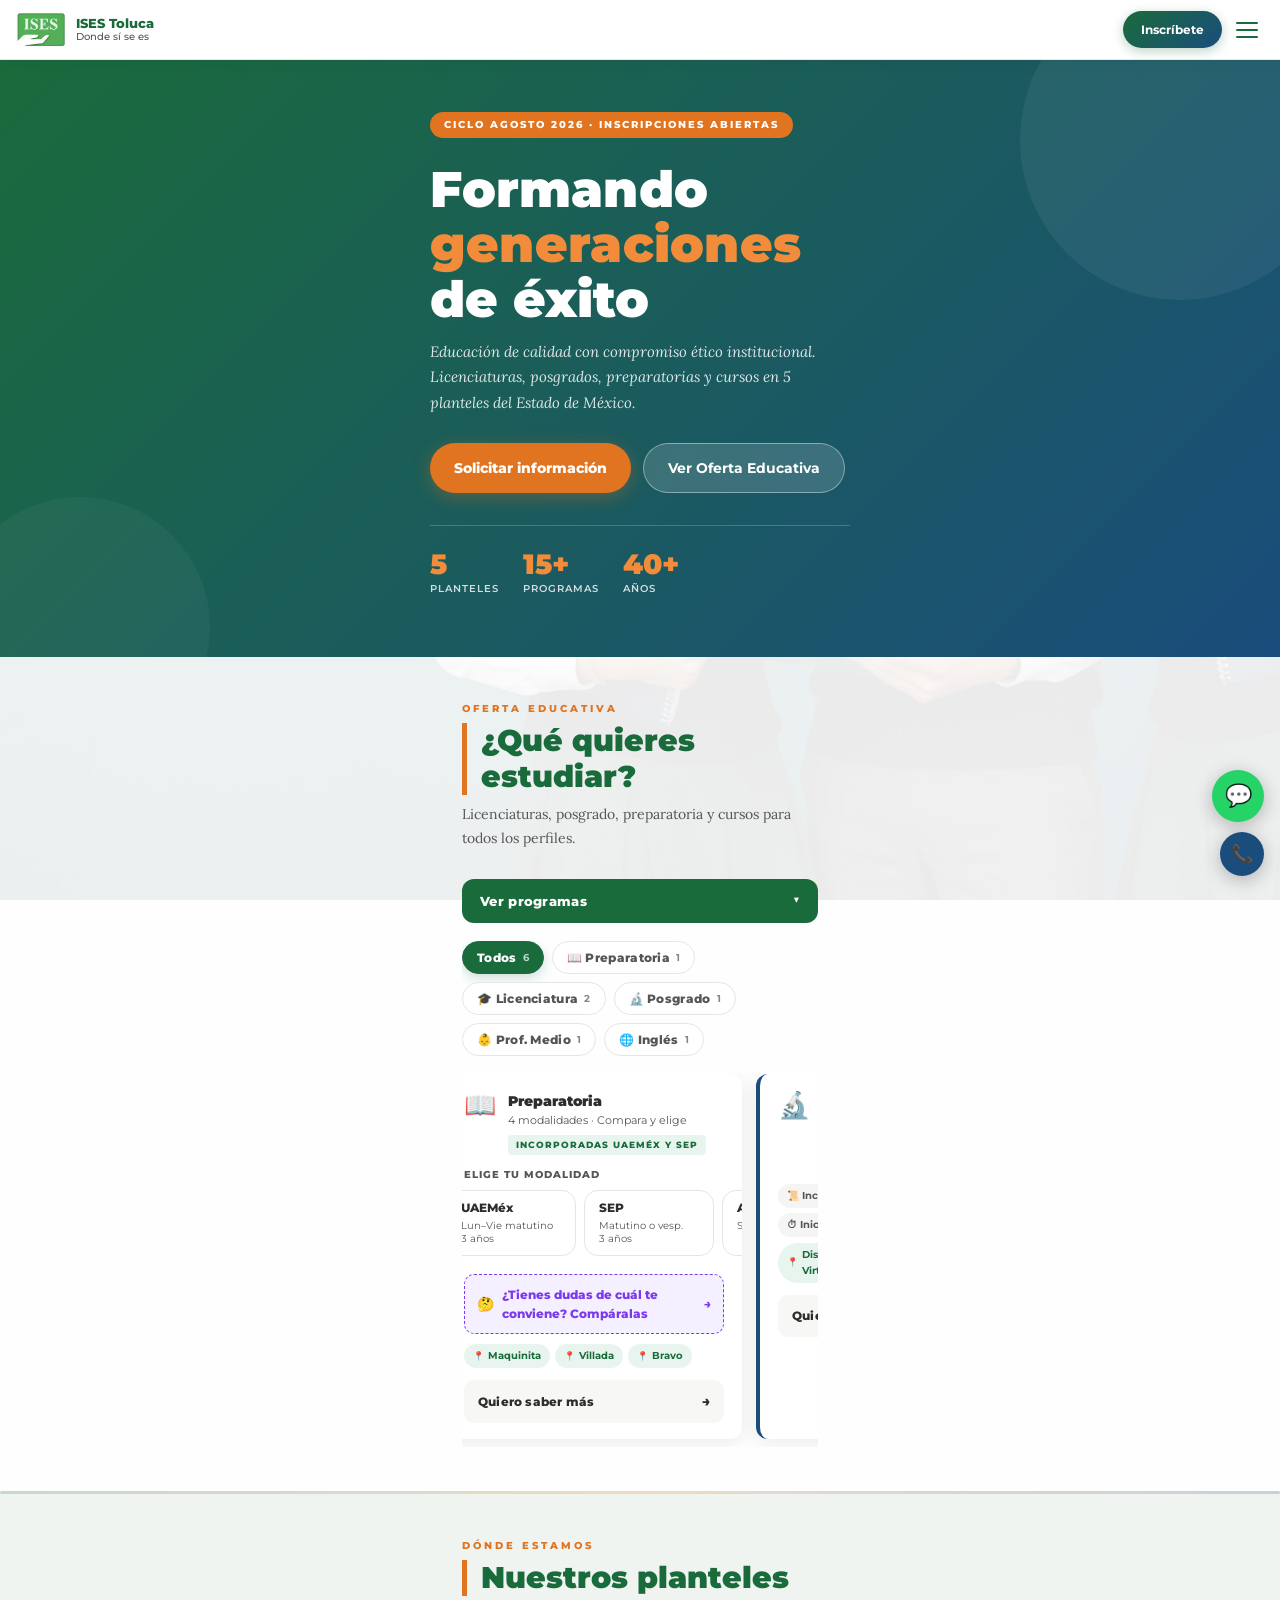
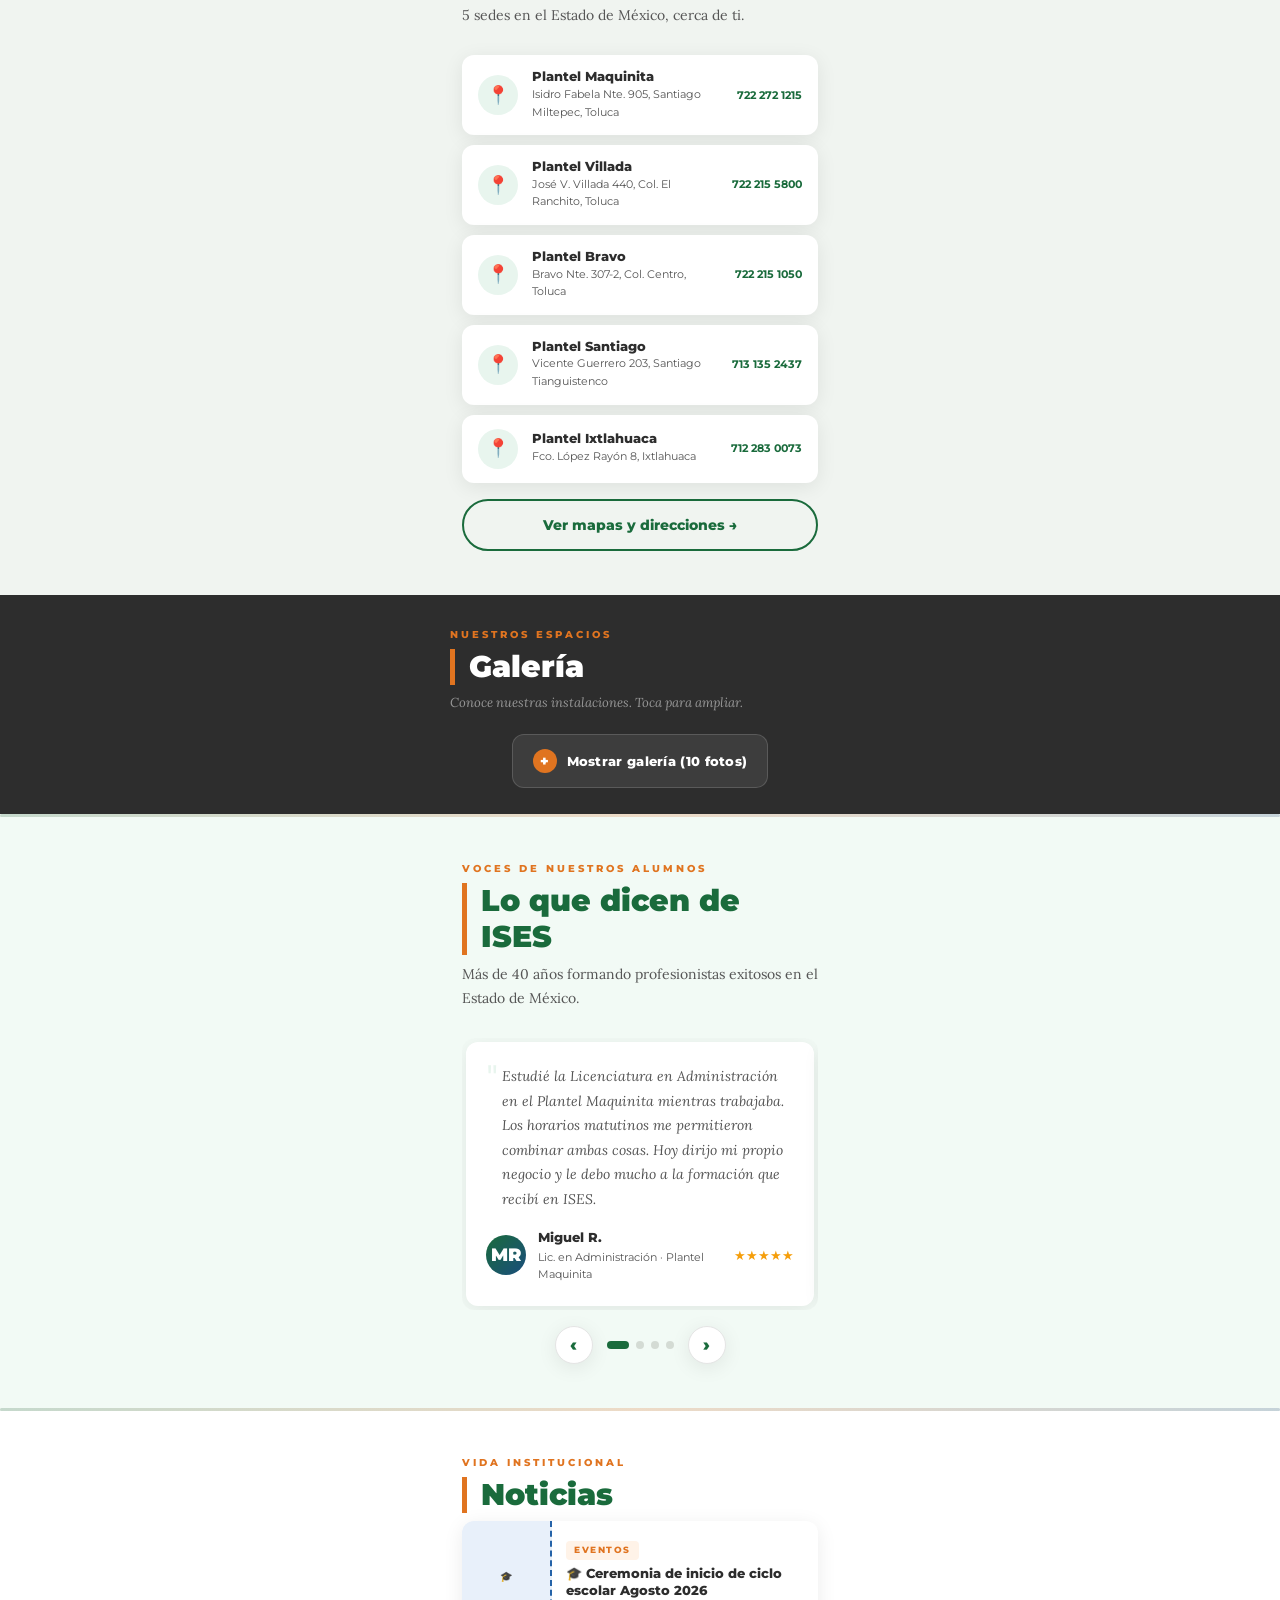
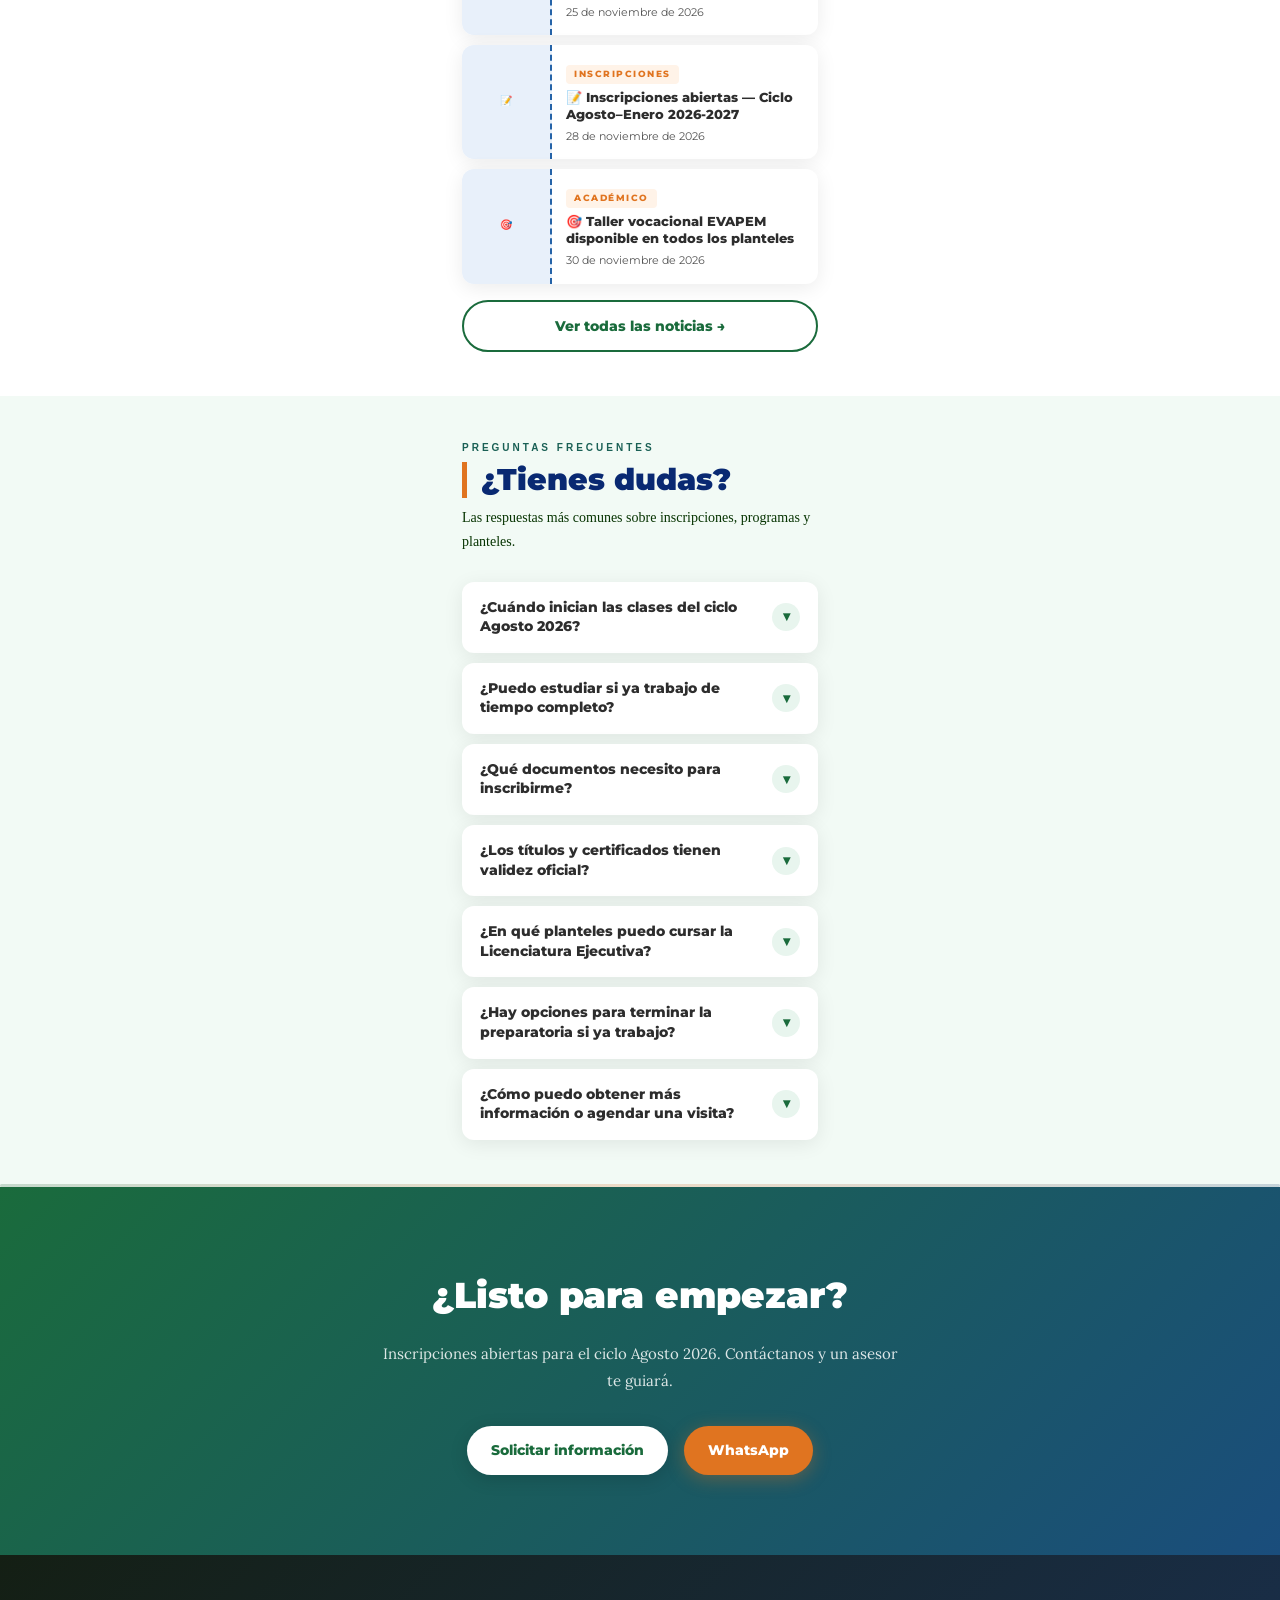
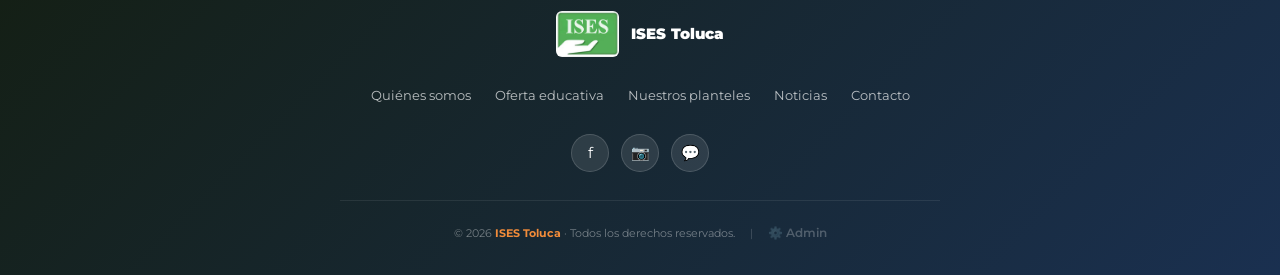
==== commit a70e9589: "Fix: corregir rutas de imágenes en index.html" ====
--- a/index.html
+++ b/index.html
@@ -25,7 +25,7 @@
 /* PROGRAMAS PREVIEW — TARJETAS COMPLETAS */
 .section-full#programas {
   position: relative;
-  background-image: url('fotos/hero-students.jpg');
+  background-image: url('hero-students.jpg');
   background-size: cover;
   background-position: center;
   background-attachment: fixed;
@@ -732,39 +732,39 @@
   <div class="galeria-collapsible" id="galeriaCollapsible">
   <div class="galeria-grid" style="max-width:420px;margin:0 auto;">
     <div class="galeria-cell tall">
-      <img src="fotos/maq-fachada.jpg" alt="Plantel Maquinita">
+      <img src="maq-fachada.jpg" alt="Plantel Maquinita">
       <div class="galeria-cell-label">Plantel Maquinita</div>
     </div>
     <div class="galeria-cell">
-      <img src="fotos/maq-aula.jpg" alt="Aulas modernas">
+      <img src="maq-aula.jpg" alt="Aulas modernas">
       <div class="galeria-cell-label">Aulas modernas</div>
     </div>
     <div class="galeria-cell">
-      <img src="fotos/maq-biblioteca.jpg" alt="Biblioteca">
+      <img src="maq-biblioteca.jpg" alt="Biblioteca">
       <div class="galeria-cell-label">Biblioteca</div>
     </div>
     <div class="galeria-cell wide">
-      <img src="fotos/maq-auditorio.jpg" alt="Auditorio">
+      <img src="maq-auditorio.jpg" alt="Auditorio">
       <div class="galeria-cell-label">Auditorio</div>
     </div>
     <div class="galeria-cell">
-      <img src="fotos/maq-laboratorio.jpg" alt="Laboratorio">
+      <img src="maq-laboratorio.jpg" alt="Laboratorio">
       <div class="galeria-cell-label">Laboratorio</div>
     </div>
     <div class="galeria-cell">
-      <img src="fotos/bravo-sala-computo.jpg" alt="Centro de cómputo">
+      <img src="bravo-sala-computo.jpg" alt="Centro de cómputo">
       <div class="galeria-cell-label">Centro de cómputo</div>
     </div>
     <div class="galeria-cell wide">
-      <img src="fotos/villada-entrada.jpg" alt="Plantel Villada">
+      <img src="villada-entrada.jpg" alt="Plantel Villada">
       <div class="galeria-cell-label">Plantel Villada</div>
     </div>
     <div class="galeria-cell">
-      <img src="fotos/maq-patio.jpg" alt="Patio y áreas comunes">
+      <img src="maq-patio.jpg" alt="Patio y áreas comunes">
       <div class="galeria-cell-label">Áreas comunes</div>
     </div>
     <div class="galeria-cell">
-      <img src="fotos/villada-laboratorio.jpg" alt="Laboratorio">
+      <img src="villada-laboratorio.jpg" alt="Laboratorio">
       <div class="galeria-cell-label">Espacios académicos</div>
     </div>
   </div>
